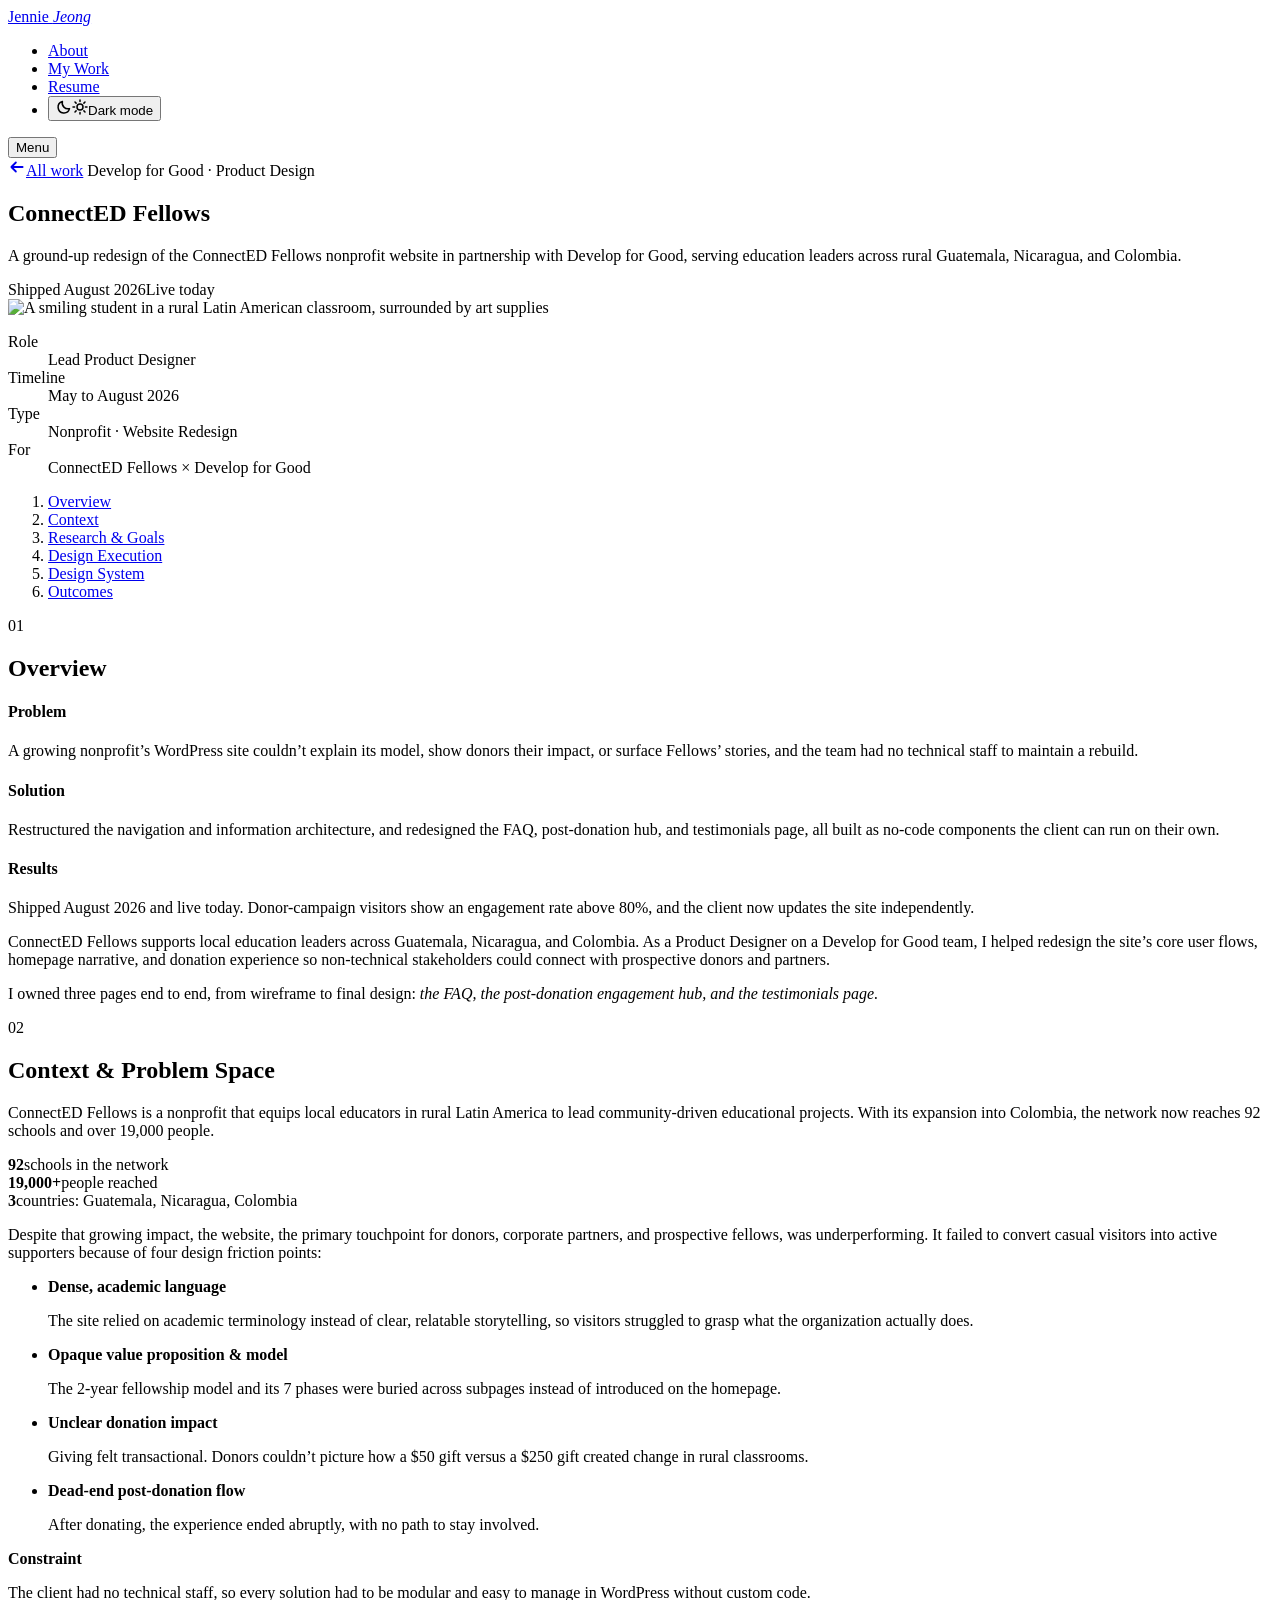
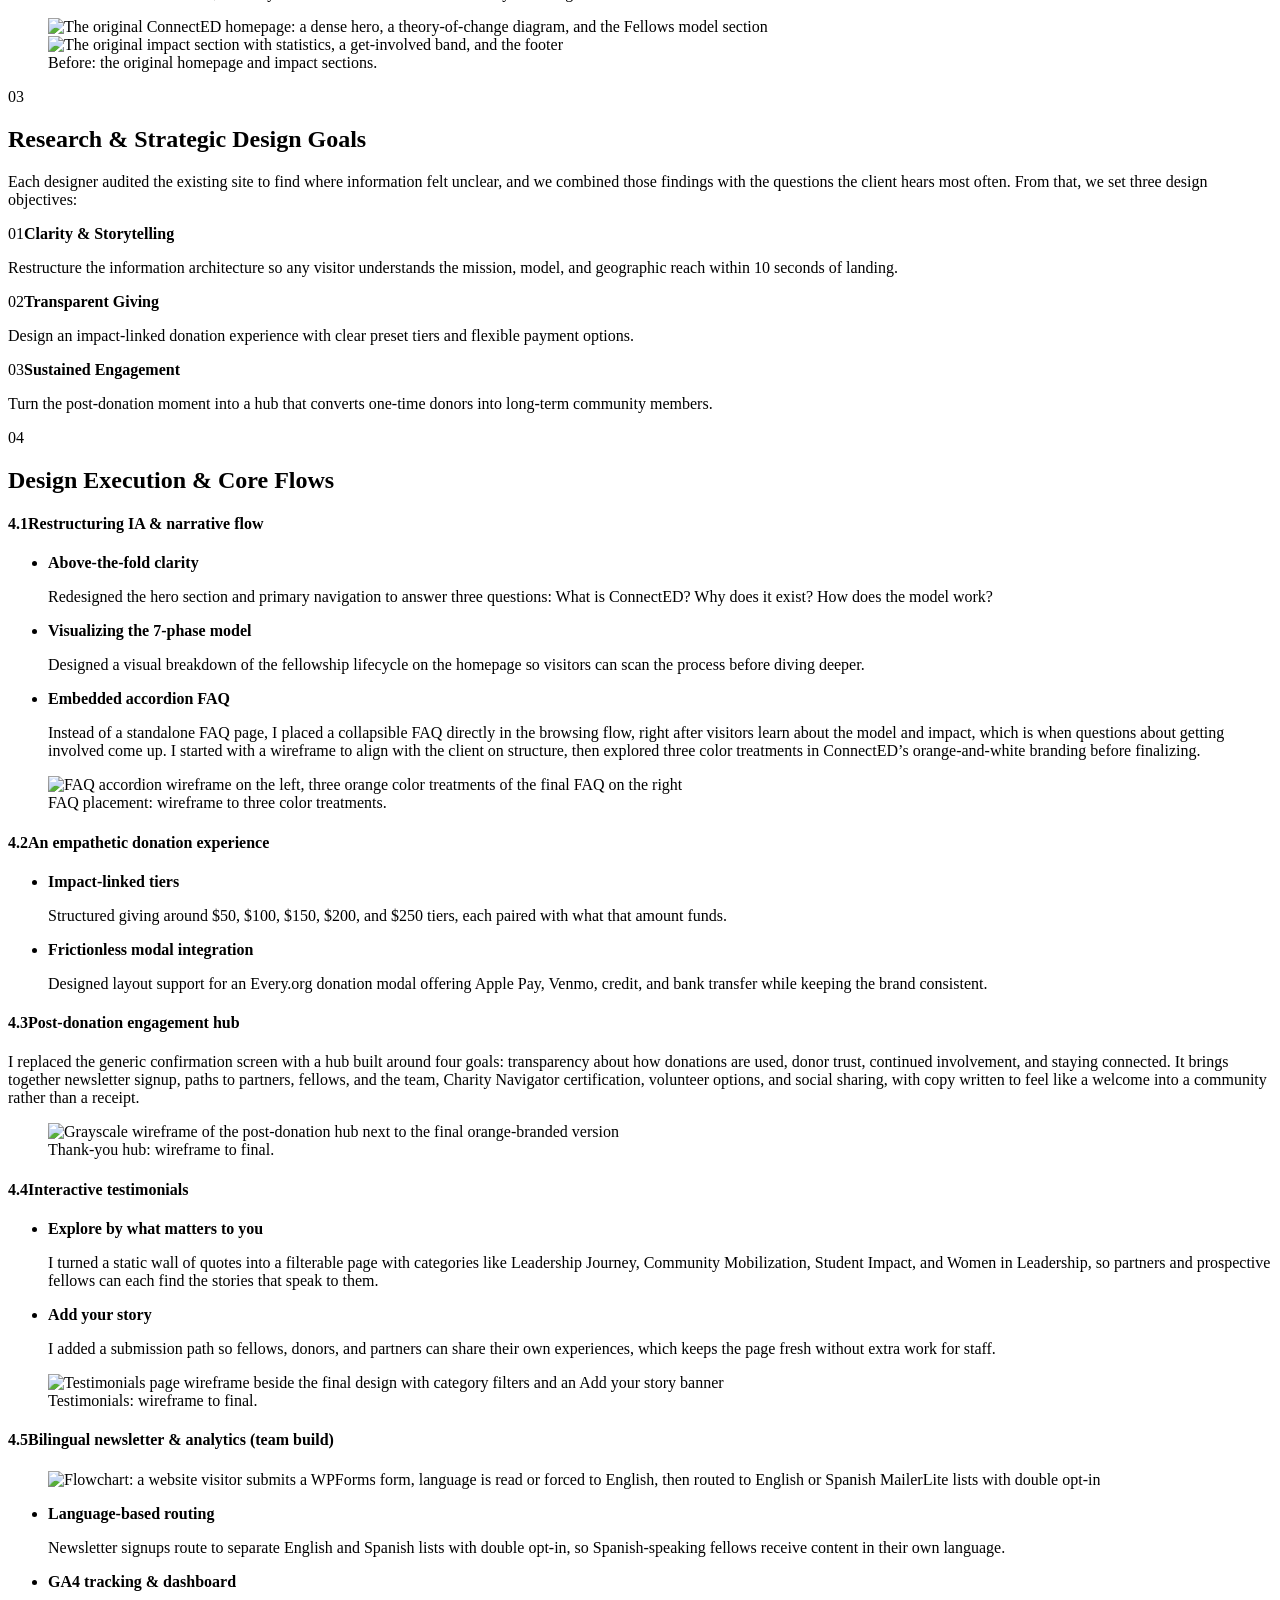
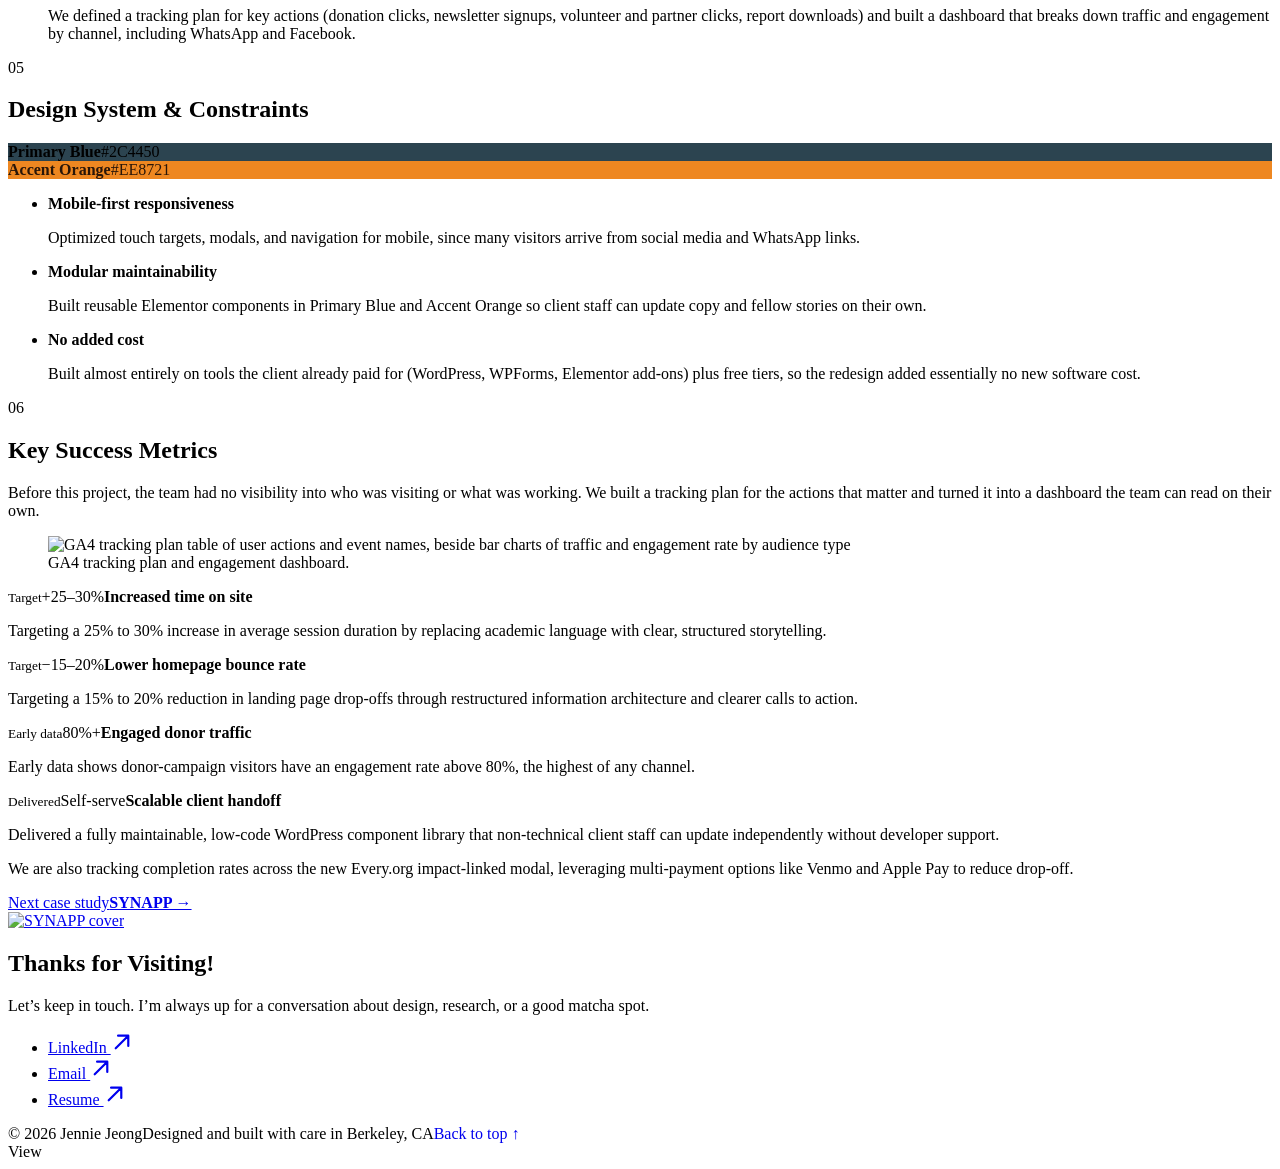
==== connected-fellows.html @ d611fc96 "Add files via upload" ====
<!doctype html>
<html lang="en">
<head>
<meta charset="utf-8">
<meta name="viewport" content="width=device-width, initial-scale=1">
<title>ConnectED Fellows · Jennie Jeong</title>
<meta name="description" content="Ground-up website redesign for ConnectED Fellows, an education nonprofit, with Develop for Good.">
<meta property="og:title" content="ConnectED Fellows · Jennie Jeong">
<meta property="og:description" content="Ground-up website redesign for ConnectED Fellows, an education nonprofit, with Develop for Good.">
<meta name="theme-color" content="#FAF4E3">
<script>try{document.documentElement.setAttribute('data-theme',localStorage.getItem('jj-theme')||'light')}catch(e){}</script>
<link rel="preconnect" href="https://fonts.googleapis.com">
<link rel="preconnect" href="https://fonts.gstatic.com" crossorigin>
<link rel="stylesheet" href="https://fonts.googleapis.com/css2?family=DM+Sans:opsz,wght@9..40,400;9..40,500;9..40,600;9..40,700&amp;family=Instrument+Serif:ital@0;1&amp;family=Young+Serif&amp;display=swap">
<link rel="stylesheet" href="/assets/css/site.css">
<link rel="stylesheet" href="/assets/css/case.css">
</head>
<body>
<div class="site" id="top" style="--accent: #6B1F1F">
<header class="nav">
  <a class="brand" href="/">Jennie <i>Jeong</i><span class="dot" aria-hidden="true"></span></a>
  <nav aria-label="Primary">
    <ul class="links">
      <li><a class="ul" href="/#about">About</a></li>
      <li><a class="ul" href="/#work">My Work</a></li>
      <li><a class="ul" href="https://drive.google.com/file/d/1qHFuA68mNnvi6uM6qCpQ5HlTcBdKQAll/view?usp=sharing" target="_blank" rel="noopener">Resume</a></li>
      <li><button class="pill magnet theme-btn" type="button" data-theme-toggle aria-pressed="false"><svg class="i-moon" width="16" height="16" viewBox="0 0 16 16" fill="none" aria-hidden="true"><path d="M13.5 9.6A5.8 5.8 0 016.4 2.5a5.8 5.8 0 107.1 7.1z" stroke="currentColor" stroke-width="1.5" stroke-linejoin="round"></path></svg><svg class="i-sun" width="16" height="16" viewBox="0 0 16 16" fill="none" aria-hidden="true"><circle cx="8" cy="8" r="3" stroke="currentColor" stroke-width="1.5"></circle><path d="M8 1v1.6M8 13.4V15M1 8h1.6M13.4 8H15M3 3l1.1 1.1M11.9 11.9L13 13M3 13l1.1-1.1M11.9 4.1L13 3" stroke="currentColor" stroke-width="1.5" stroke-linecap="round"></path></svg><span data-theme-label>Dark mode</span></button></li>
    </ul>
  </nav>
  <button class="menu-btn" type="button" aria-expanded="false" aria-controls="mobile-menu" data-menu-open>Menu</button>
  <span class="progress" aria-hidden="true"></span>
</header>

<div class="mobile-menu" id="mobile-menu" role="dialog" aria-modal="true" aria-label="Menu" hidden>
  <div class="top">
    <span class="brand">Jennie <i style="color: var(--butter)">Jeong</i></span>
    <button class="menu-btn" type="button" data-menu-close>Close</button>
  </div>
  <ul>
    <li><a href="/#about" data-menu-close>About</a></li>
    <li><a href="/#work" data-menu-close>My Work</a></li>
    <li><a href="https://drive.google.com/file/d/1qHFuA68mNnvi6uM6qCpQ5HlTcBdKQAll/view?usp=sharing" target="_blank" rel="noopener">Resume</a></li>
    <li><button type="button" data-theme-toggle aria-pressed="false">Dark mode</button></li>
  </ul>
</div>

<main>
<section class="wrap" aria-labelledby="cs-title">
<div class="cs-hero">
  <div class="txt">
    <a class="back intro" href="/"><svg width="18" height="18" viewBox="0 0 16 16" fill="none" aria-hidden="true"><path d="M13 8H3M7 4L3 8l4 4" stroke="currentColor" stroke-width="1.6" stroke-linecap="round" stroke-linejoin="round"></path></svg>All work</a>
    <span class="eyebrow intro">Develop for Good · Product Design</span>
    <h1 id="cs-title" class="cs-title intro">ConnectED Fellows</h1>
    <p class="cs-sub intro">A ground-up redesign of the ConnectED Fellows nonprofit website in partnership with Develop for Good, serving education leaders across rural Guatemala, Nicaragua, and Colombia.</p>
    <div class="chips intro"><span class="chip dark">Shipped August 2026</span><span class="chip butter">Live today</span></div>
  </div>
  <div class="cover intro"><img src="/assets/img/cf-cover.jpg" alt="A smiling student in a rural Latin American classroom, surrounded by art supplies"></div>
</div>
<dl class="meta intro">
  <div><dt>Role</dt><dd>Lead Product Designer</dd></div>
  <div><dt>Timeline</dt><dd>May to August 2026</dd></div>
  <div><dt>Type</dt><dd>Nonprofit · Website Redesign</dd></div>
  <div><dt>For</dt><dd>ConnectED Fellows × Develop for Good</dd></div>
</dl>
</section>

<div class="wrap cs-body">
  <nav class="steps" aria-label="Case study sections">
    <ol>
      <li><a href="#overview" class="on">Overview</a></li>
      <li><a href="#context">Context</a></li>
      <li><a href="#goals">Research &amp; Goals</a></li>
      <li><a href="#execution">Design Execution</a></li>
      <li><a href="#system">Design System</a></li>
      <li><a href="#metrics">Outcomes</a></li>
    </ol>
  </nav>
  <div class="content">

    <section class="sec" id="overview" aria-labelledby="h-overview">
      <div class="sec-h rv"><span>01</span><h2 id="h-overview">Overview</h2></div>
      <div class="psr rv">
        <article class="tint"><h4>Problem</h4><p>A growing nonprofit’s WordPress site couldn’t explain its model, show donors their impact, or surface Fellows’ stories, and the team had no technical staff to maintain a rebuild.</p></article>
        <article class="tint"><h4>Solution</h4><p>Restructured the navigation and information architecture, and redesigned the FAQ, post-donation hub, and testimonials page, all built as no-code components the client can run on their own.</p></article>
        <article><h4>Results</h4><p>Shipped August 2026 and live today. Donor-campaign visitors show an engagement rate above 80%, and the client now updates the site independently.</p></article>
      </div>
      <p class="rv">ConnectED Fellows supports local education leaders across Guatemala, Nicaragua, and Colombia. As a Product Designer on a Develop for Good team, I helped redesign the site’s core user flows, homepage narrative, and donation experience so non-technical stakeholders could connect with prospective donors and partners.</p>
      <p class="quote rv">I owned three pages end to end, from wireframe to final design: <em>the FAQ, the post-donation engagement hub, and the testimonials page.</em></p>
    </section>

    <section class="sec" id="context" aria-labelledby="h-context">
      <div class="sec-h rv"><span>02</span><h2 id="h-context">Context &amp; Problem Space</h2></div>
      <p class="rv">ConnectED Fellows is a nonprofit that equips local educators in rural Latin America to lead community-driven educational projects. With its expansion into Colombia, the network now reaches 92 schools and over 19,000 people.</p>
      <div class="stats rv">
        <div class="stat"><b>92</b><span>schools in the network</span></div>
        <div class="stat"><b>19,000+</b><span>people reached</span></div>
        <div class="stat"><b>3</b><span>countries: Guatemala, Nicaragua, Colombia</span></div>
      </div>
      <p class="rv">Despite that growing impact, the website, the primary touchpoint for donors, corporate partners, and prospective fellows, was underperforming. It failed to convert casual visitors into active supporters because of four design friction points:</p>
      <ul class="items rv">
        <li><strong>Dense, academic language</strong><p>The site relied on academic terminology instead of clear, relatable storytelling, so visitors struggled to grasp what the organization actually does.</p></li>
        <li><strong>Opaque value proposition &amp; model</strong><p>The 2-year fellowship model and its 7 phases were buried across subpages instead of introduced on the homepage.</p></li>
        <li><strong>Unclear donation impact</strong><p>Giving felt transactional. Donors couldn’t picture how a $50 gift versus a $250 gift created change in rural classrooms.</p></li>
        <li><strong>Dead-end post-donation flow</strong><p>After donating, the experience ended abruptly, with no path to stay involved.</p></li>
      </ul>
      <div class="callout rv"><b>Constraint</b><p>The client had no technical staff, so every solution had to be modular and easy to manage in WordPress without custom code.</p></div>
      <figure class="pic rv">
        <div class="pics">
          <img src="/assets/img/cf-before-home.jpg" alt="The original ConnectED homepage: a dense hero, a theory-of-change diagram, and the Fellows model section">
          <img src="/assets/img/cf-before-impact.jpg" alt="The original impact section with statistics, a get-involved band, and the footer">
        </div>
        <figcaption>Before: the original homepage and impact sections.</figcaption>
      </figure>
    </section>

    <section class="sec" id="goals" aria-labelledby="h-goals">
      <div class="sec-h rv"><span>03</span><h2 id="h-goals">Research &amp; Strategic Design Goals</h2></div>
      <p class="rv">Each designer audited the existing site to find where information felt unclear, and we combined those findings with the questions the client hears most often. From that, we set three design objectives:</p>
      <div class="goals rv">
        <div class="goal tint"><span class="n">01</span><strong>Clarity &amp; Storytelling</strong><p>Restructure the information architecture so any visitor understands the mission, model, and geographic reach within 10 seconds of landing.</p></div>
        <div class="goal tint"><span class="n">02</span><strong>Transparent Giving</strong><p>Design an impact-linked donation experience with clear preset tiers and flexible payment options.</p></div>
        <div class="goal tint"><span class="n">03</span><strong>Sustained Engagement</strong><p>Turn the post-donation moment into a hub that converts one-time donors into long-term community members.</p></div>
      </div>
    </section>

    <section class="sec" id="execution" aria-labelledby="h-execution">
      <div class="sec-h rv"><span>04</span><h2 id="h-execution">Design Execution &amp; Core Flows</h2></div>

      <div class="sub">
        <h4 class="rv"><span>4.1</span>Restructuring IA &amp; narrative flow</h4>
        <ul class="items rv">
          <li><strong>Above-the-fold clarity</strong><p>Redesigned the hero section and primary navigation to answer three questions: What is ConnectED? Why does it exist? How does the model work?</p></li>
          <li><strong>Visualizing the 7-phase model</strong><p>Designed a visual breakdown of the fellowship lifecycle on the homepage so visitors can scan the process before diving deeper.</p></li>
        </ul>
        <ul class="items one rv">
          <li><strong>Embedded accordion FAQ</strong><p>Instead of a standalone FAQ page, I placed a collapsible FAQ directly in the browsing flow, right after visitors learn about the model and impact, which is when questions about getting involved come up. I started with a wireframe to align with the client on structure, then explored three color treatments in ConnectED’s orange-and-white branding before finalizing.</p></li>
        </ul>
        <figure class="pic rv"><img src="/assets/img/cf-faq.jpg" alt="FAQ accordion wireframe on the left, three orange color treatments of the final FAQ on the right"><figcaption>FAQ placement: wireframe to three color treatments.</figcaption></figure>
      </div>

      <div class="sub">
        <h4 class="rv"><span>4.2</span>An empathetic donation experience</h4>
        <ul class="items rv">
          <li><strong>Impact-linked tiers</strong><p>Structured giving around $50, $100, $150, $200, and $250 tiers, each paired with what that amount funds.</p></li>
          <li><strong>Frictionless modal integration</strong><p>Designed layout support for an Every.org donation modal offering Apple Pay, Venmo, credit, and bank transfer while keeping the brand consistent.</p></li>
        </ul>
      </div>

      <div class="sub">
        <h4 class="rv"><span>4.3</span>Post-donation engagement hub</h4>
        <p class="rv">I replaced the generic confirmation screen with a hub built around four goals: transparency about how donations are used, donor trust, continued involvement, and staying connected. It brings together newsletter signup, paths to partners, fellows, and the team, Charity Navigator certification, volunteer options, and social sharing, with copy written to feel like a welcome into a community rather than a receipt.</p>
        <figure class="pic rv"><img src="/assets/img/cf-thankyou.jpg" alt="Grayscale wireframe of the post-donation hub next to the final orange-branded version"><figcaption>Thank-you hub: wireframe to final.</figcaption></figure>
      </div>

      <div class="sub">
        <h4 class="rv"><span>4.4</span>Interactive testimonials</h4>
        <ul class="items rv">
          <li><strong>Explore by what matters to you</strong><p>I turned a static wall of quotes into a filterable page with categories like Leadership Journey, Community Mobilization, Student Impact, and Women in Leadership, so partners and prospective fellows can each find the stories that speak to them.</p></li>
          <li><strong>Add your story</strong><p>I added a submission path so fellows, donors, and partners can share their own experiences, which keeps the page fresh without extra work for staff.</p></li>
        </ul>
        <figure class="pic rv"><img src="/assets/img/cf-testimonials.jpg" alt="Testimonials page wireframe beside the final design with category filters and an Add your story banner"><figcaption>Testimonials: wireframe to final.</figcaption></figure>
      </div>

      <div class="sub">
        <h4 class="rv"><span>4.5</span>Bilingual newsletter &amp; analytics (team build)</h4>
        <div class="split rv">
          <figure class="pic"><img src="/assets/img/cf-flow.jpg" alt="Flowchart: a website visitor submits a WPForms form, language is read or forced to English, then routed to English or Spanish MailerLite lists with double opt-in"></figure>
          <ul class="items one">
            <li><strong>Language-based routing</strong><p>Newsletter signups route to separate English and Spanish lists with double opt-in, so Spanish-speaking fellows receive content in their own language.</p></li>
            <li><strong>GA4 tracking &amp; dashboard</strong><p>We defined a tracking plan for key actions (donation clicks, newsletter signups, volunteer and partner clicks, report downloads) and built a dashboard that breaks down traffic and engagement by channel, including WhatsApp and Facebook.</p></li>
          </ul>
        </div>
      </div>
    </section>

    <section class="sec" id="system" aria-labelledby="h-system">
      <div class="sec-h rv"><span>05</span><h2 id="h-system">Design System &amp; Constraints</h2></div>
      <div class="swatches rv">
        <div class="sw" style="background: #2C4450"><b>Primary Blue</b><span>#2C4450</span></div>
        <div class="sw" style="background: #EE8721; color: #2a1608"><b>Accent Orange</b><span>#EE8721</span></div>
      </div>
      <ul class="items rv">
        <li><strong>Mobile-first responsiveness</strong><p>Optimized touch targets, modals, and navigation for mobile, since many visitors arrive from social media and WhatsApp links.</p></li>
        <li><strong>Modular maintainability</strong><p>Built reusable Elementor components in Primary Blue and Accent Orange so client staff can update copy and fellow stories on their own.</p></li>
        <li><strong>No added cost</strong><p>Built almost entirely on tools the client already paid for (WordPress, WPForms, Elementor add-ons) plus free tiers, so the redesign added essentially no new software cost.</p></li>
      </ul>
    </section>

    <section class="sec" id="metrics" aria-labelledby="h-metrics">
      <div class="sec-h rv"><span>06</span><h2 id="h-metrics">Key Success Metrics</h2></div>
      <p class="rv">Before this project, the team had no visibility into who was visiting or what was working. We built a tracking plan for the actions that matter and turned it into a dashboard the team can read on their own.</p>
      <figure class="pic rv"><img src="/assets/img/cf-ga4.jpg" alt="GA4 tracking plan table of user actions and event names, beside bar charts of traffic and engagement rate by audience type"><figcaption>GA4 tracking plan and engagement dashboard.</figcaption></figure>
      <div class="metrics rv">
        <div class="metric tint"><small>Target</small><span class="fig">+25–30%</span><strong>Increased time on site</strong><p>Targeting a 25% to 30% increase in average session duration by replacing academic language with clear, structured storytelling.</p></div>
        <div class="metric tint"><small>Target</small><span class="fig">−15–20%</span><strong>Lower homepage bounce rate</strong><p>Targeting a 15% to 20% reduction in landing page drop-offs through restructured information architecture and clearer calls to action.</p></div>
        <div class="metric tint"><small>Early data</small><span class="fig">80%+</span><strong>Engaged donor traffic</strong><p>Early data shows donor-campaign visitors have an engagement rate above 80%, the highest of any channel.</p></div>
        <div class="metric tint"><small>Delivered</small><span class="fig">Self-serve</span><strong>Scalable client handoff</strong><p>Delivered a fully maintainable, low-code WordPress component library that non-technical client staff can update independently without developer support.</p></div>
      </div>
      <p class="rv">We are also tracking completion rates across the new Every.org impact-linked modal, leveraging multi-payment options like Venmo and Apple Pay to reduce drop-off.</p>
    </section>
  </div>
</div>

<a class="next" href="/works/synapp" data-cursor="Next">
  <div class="wrap in">
    <div class="t"><span>Next case study</span><b>SYNAPP →</b></div>
    <div class="img"><img src="/assets/img/synapp-cover.jpg" alt="SYNAPP cover"></div>
  </div>
</a>
</main>

<footer class="foot" id="contact" aria-labelledby="contact-title">
  <div class="wrap inner">
    <h2 id="contact-title" class="rv">Thanks for <span class="serif">Visiting!</span></h2>
    <div class="row">
      <p class="lede rv">Let’s keep in touch. I’m always up for a conversation about design, research, or a good matcha spot.</p>
      <ul class="rv">
        <li><a href="https://www.linkedin.com/in/jennie-jeong/" target="_blank" rel="noopener">LinkedIn <svg width="22" height="22" viewBox="0 0 14 14" fill="none" aria-hidden="true"><path d="M3 11L11 3M11 3H4.5M11 3V9.5" stroke="currentColor" stroke-width="1.4" stroke-linecap="round" stroke-linejoin="round"></path></svg></a></li>
        <li><a href="mailto:jenniejeong@berkeley.edu">Email <svg width="22" height="22" viewBox="0 0 14 14" fill="none" aria-hidden="true"><path d="M3 11L11 3M11 3H4.5M11 3V9.5" stroke="currentColor" stroke-width="1.4" stroke-linecap="round" stroke-linejoin="round"></path></svg></a></li>
        <li><a href="https://drive.google.com/file/d/1qHFuA68mNnvi6uM6qCpQ5HlTcBdKQAll/view?usp=sharing" target="_blank" rel="noopener">Resume <svg width="22" height="22" viewBox="0 0 14 14" fill="none" aria-hidden="true"><path d="M3 11L11 3M11 3H4.5M11 3V9.5" stroke="currentColor" stroke-width="1.4" stroke-linecap="round" stroke-linejoin="round"></path></svg></a></li>
      </ul>
    </div>
    <div class="legal"><span>© 2026 Jennie Jeong</span><span>Designed and built with care in Berkeley, CA</span><a href="#top" style="text-decoration: none">Back to top ↑</a></div>
  </div>
</footer>

<div class="cursor" aria-hidden="true"><span>View</span></div>
</div>
<script src="/assets/vendor/gsap.min.js"></script>
<script src="/assets/vendor/ScrollTrigger.min.js"></script>
<script src="/assets/js/common.js"></script>
<script src="/assets/js/case.js"></script>
</body>
</html>
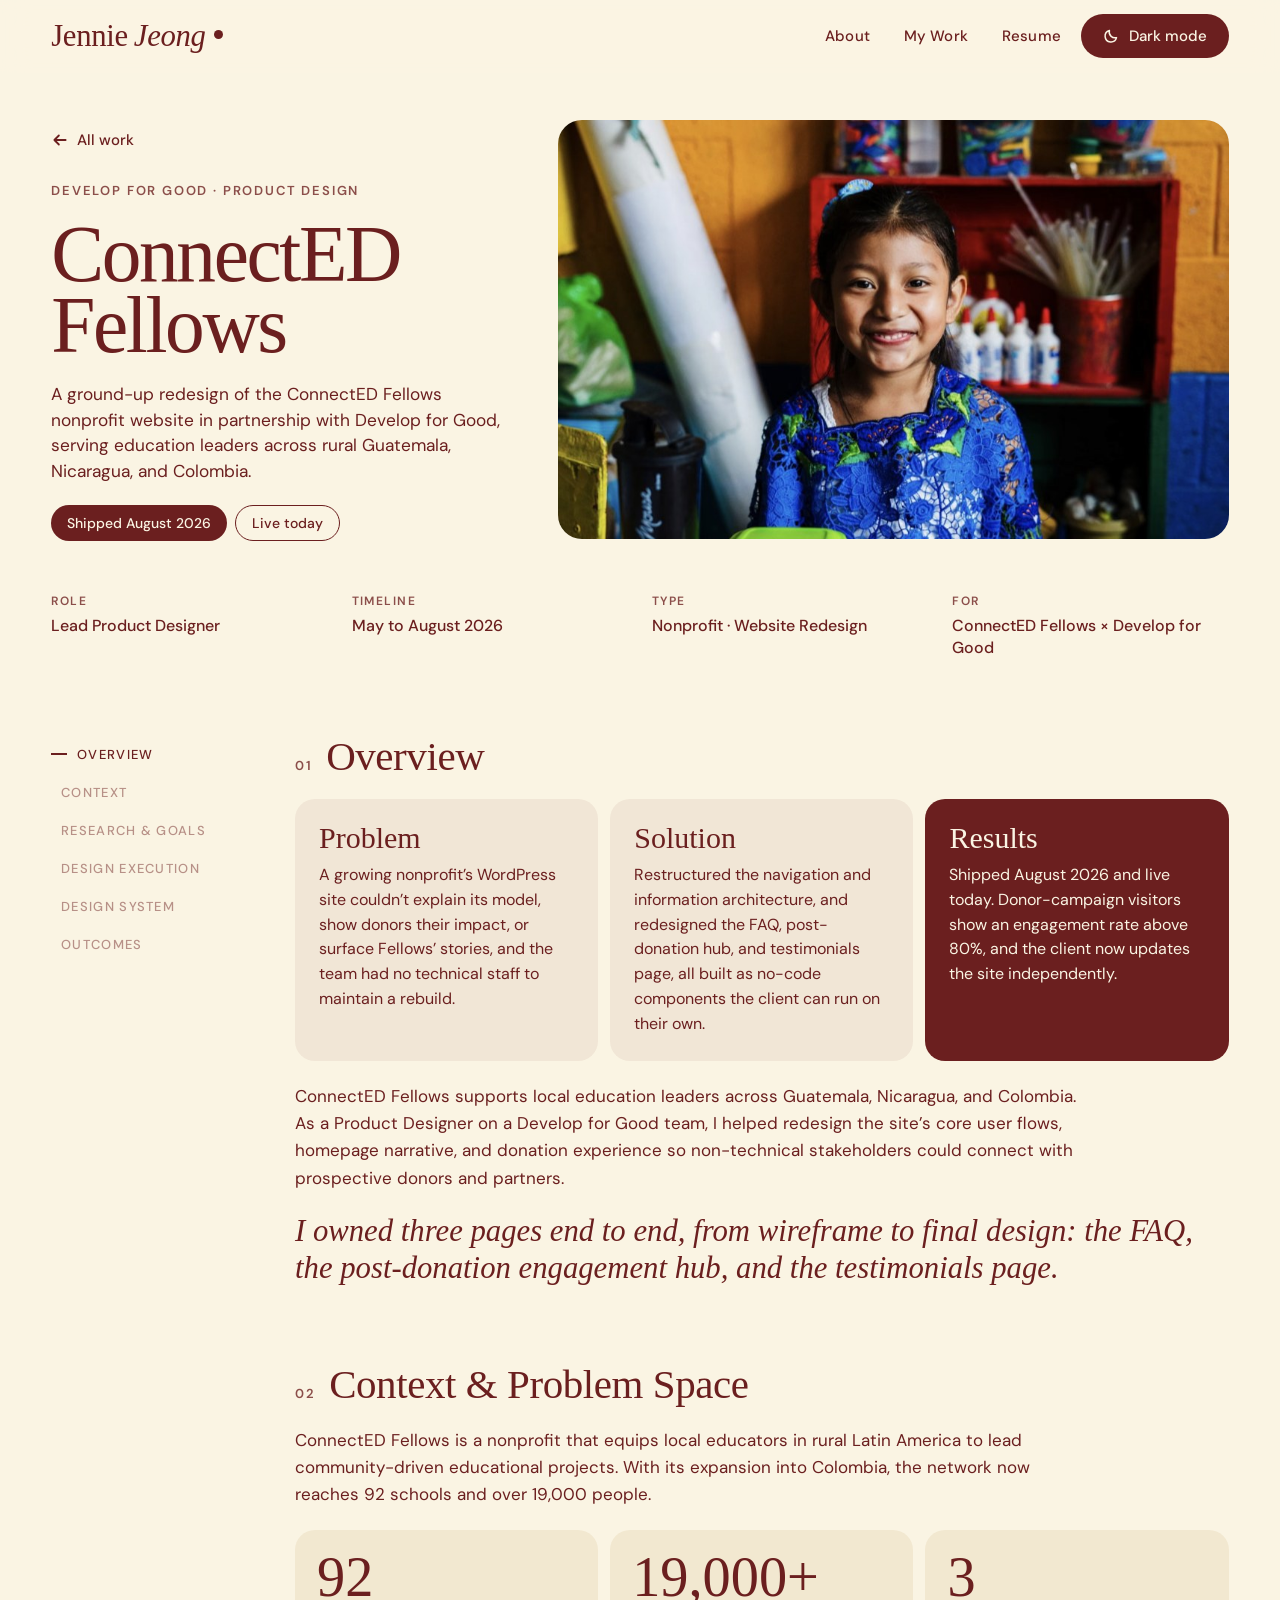
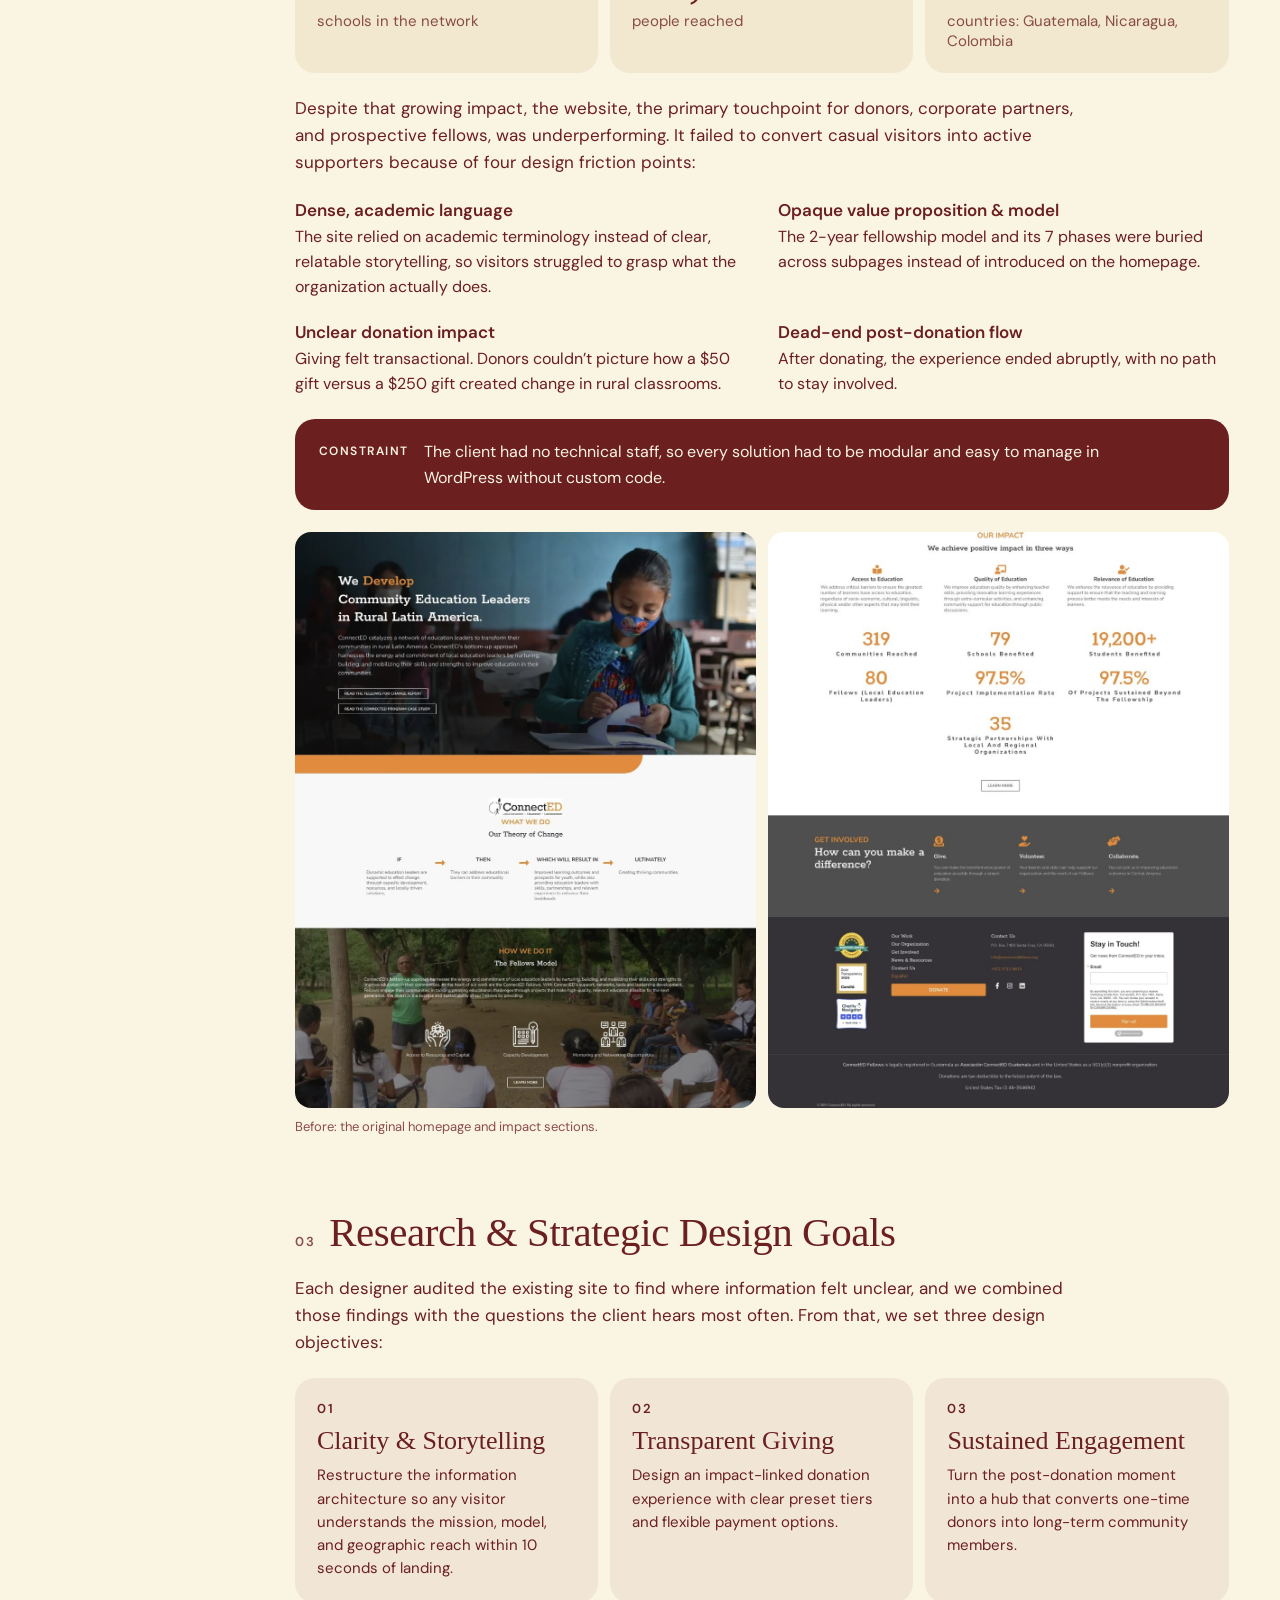
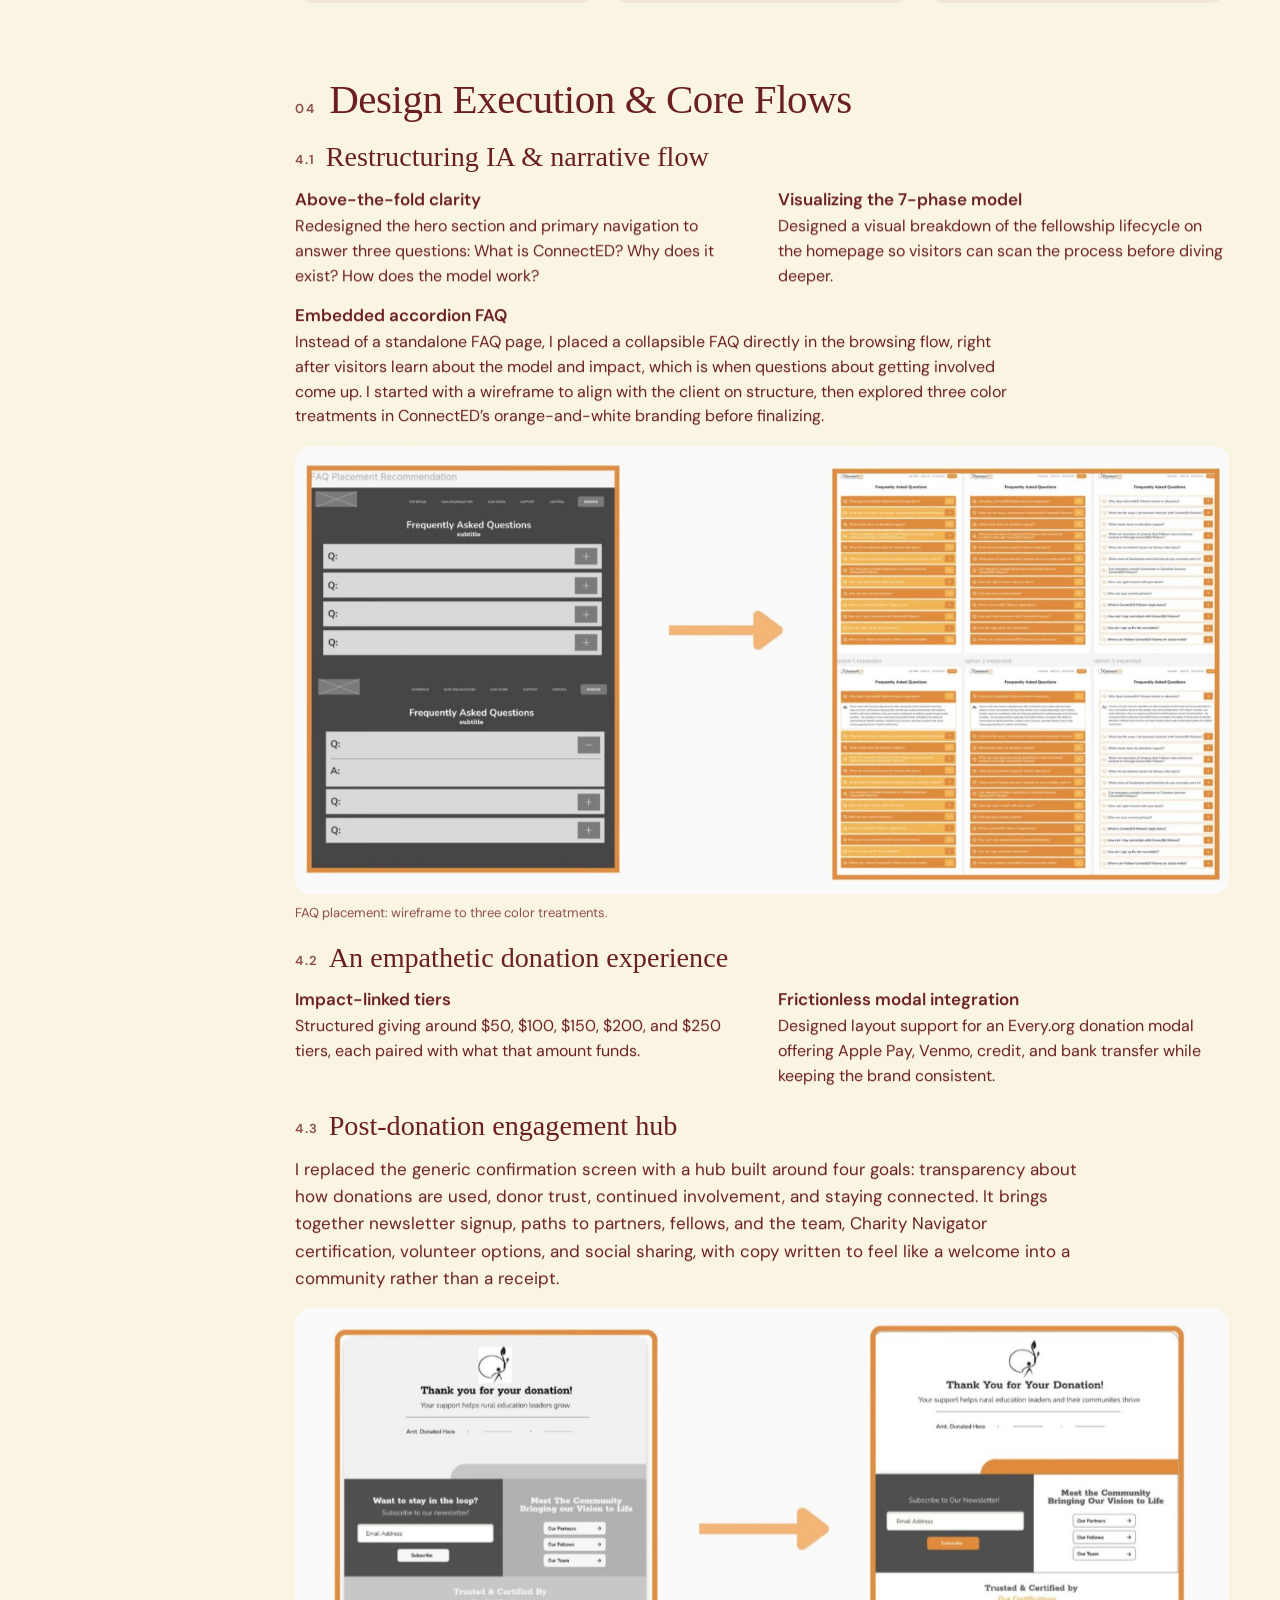
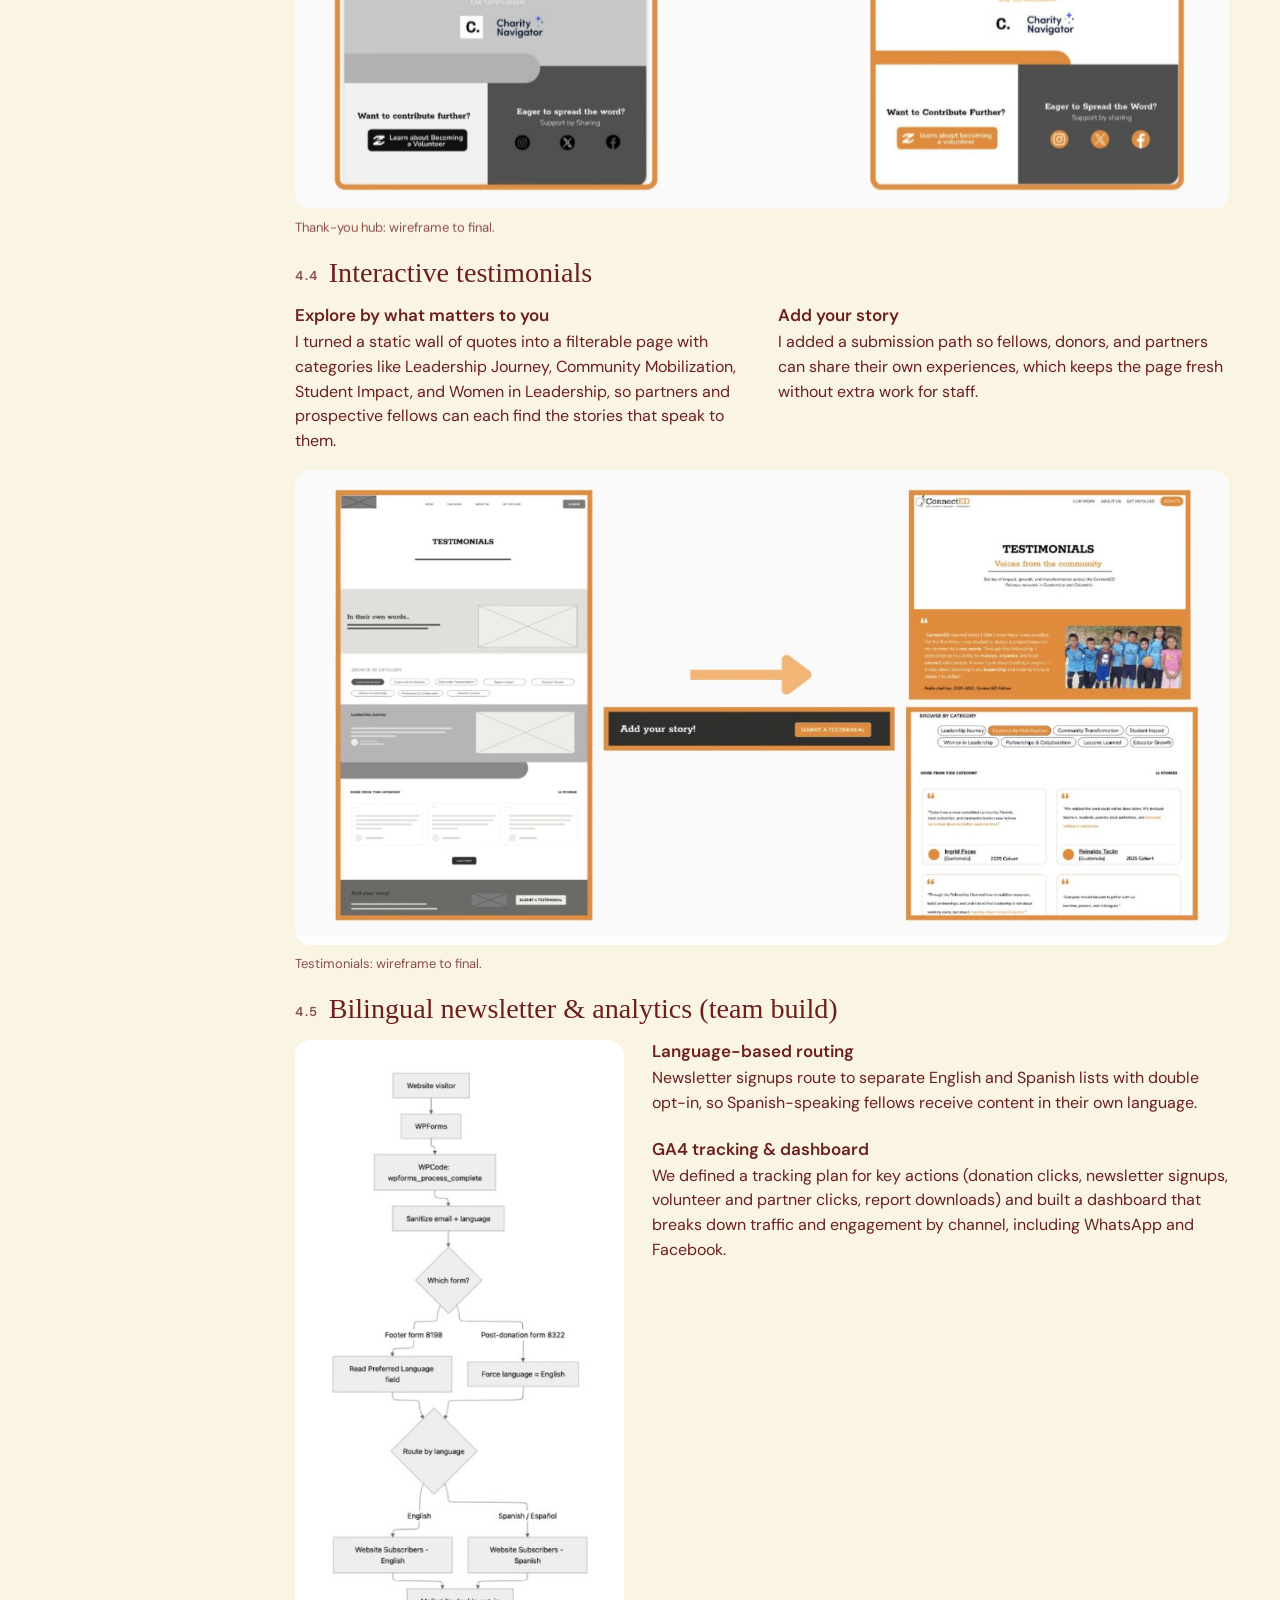
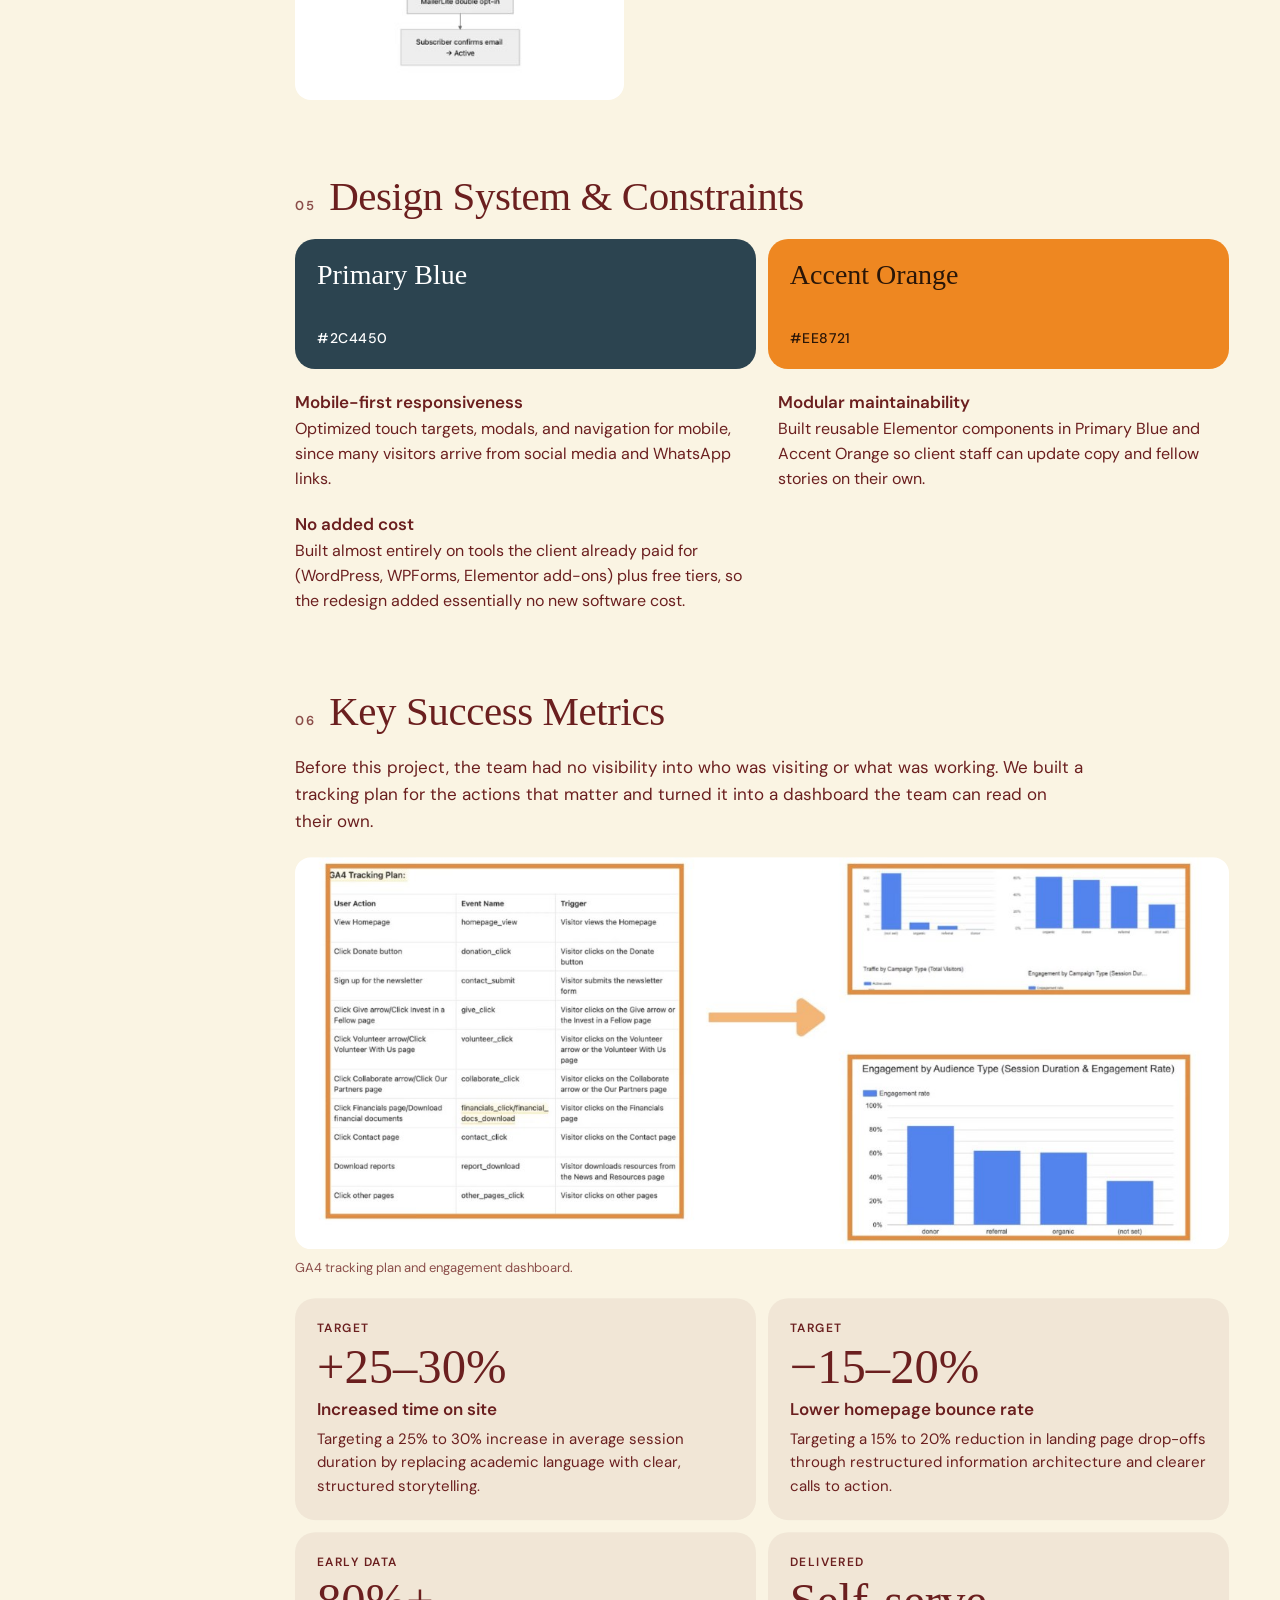
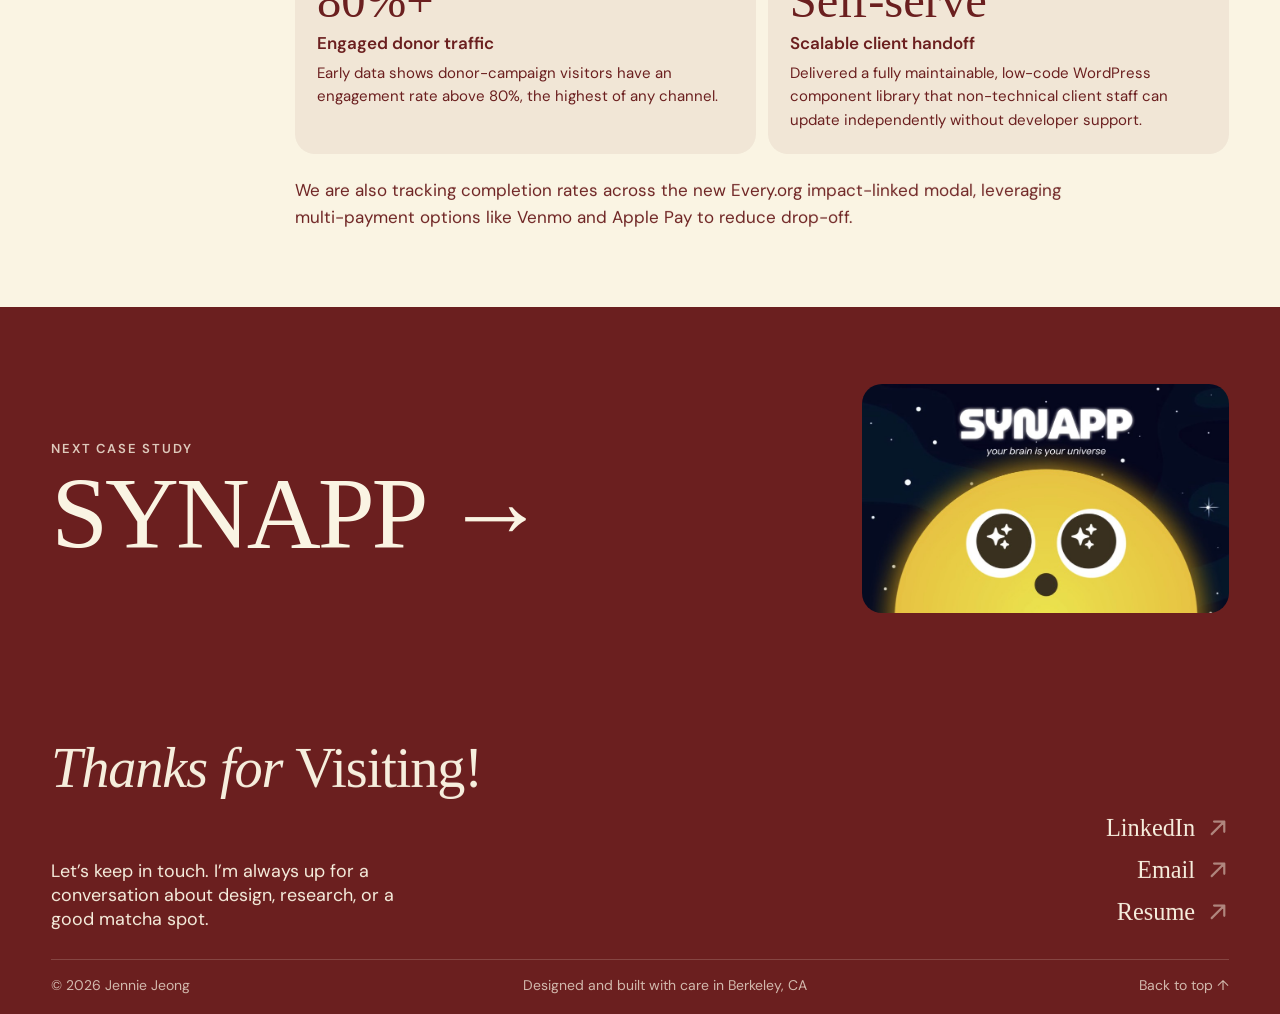
==== commit d73711df: "Add files via upload" ====
--- a/connected-fellows.html
+++ b/connected-fellows.html
@@ -12,8 +12,8 @@
 <link rel="preconnect" href="https://fonts.googleapis.com">
 <link rel="preconnect" href="https://fonts.gstatic.com" crossorigin>
 <link rel="stylesheet" href="https://fonts.googleapis.com/css2?family=DM+Sans:opsz,wght@9..40,400;9..40,500;9..40,600;9..40,700&amp;family=Instrument+Serif:ital@0;1&amp;family=Young+Serif&amp;display=swap">
-<link rel="stylesheet" href="/assets/css/site.css">
-<link rel="stylesheet" href="/assets/css/case.css">
+<link rel="stylesheet" href="/site.css">
+<link rel="stylesheet" href="/case.css">
 </head>
 <body>
 <div class="site" id="top" style="--accent: #6B1F1F">
@@ -54,7 +54,7 @@
     <p class="cs-sub intro">A ground-up redesign of the ConnectED Fellows nonprofit website in partnership with Develop for Good, serving education leaders across rural Guatemala, Nicaragua, and Colombia.</p>
     <div class="chips intro"><span class="chip dark">Shipped August 2026</span><span class="chip butter">Live today</span></div>
   </div>
-  <div class="cover intro"><img src="/assets/img/cf-cover.jpg" alt="A smiling student in a rural Latin American classroom, surrounded by art supplies"></div>
+  <div class="cover intro"><img src="/cf-cover.jpg" alt="A smiling student in a rural Latin American classroom, surrounded by art supplies"></div>
 </div>
 <dl class="meta intro">
   <div><dt>Role</dt><dd>Lead Product Designer</dd></div>
@@ -106,8 +106,8 @@
       <div class="callout rv"><b>Constraint</b><p>The client had no technical staff, so every solution had to be modular and easy to manage in WordPress without custom code.</p></div>
       <figure class="pic rv">
         <div class="pics">
-          <img src="/assets/img/cf-before-home.jpg" alt="The original ConnectED homepage: a dense hero, a theory-of-change diagram, and the Fellows model section">
-          <img src="/assets/img/cf-before-impact.jpg" alt="The original impact section with statistics, a get-involved band, and the footer">
+          <img src="/cf-before-home.jpg" alt="The original ConnectED homepage: a dense hero, a theory-of-change diagram, and the Fellows model section">
+          <img src="/cf-before-impact.jpg" alt="The original impact section with statistics, a get-involved band, and the footer">
         </div>
         <figcaption>Before: the original homepage and impact sections.</figcaption>
       </figure>
@@ -135,7 +135,7 @@
         <ul class="items one rv">
           <li><strong>Embedded accordion FAQ</strong><p>Instead of a standalone FAQ page, I placed a collapsible FAQ directly in the browsing flow, right after visitors learn about the model and impact, which is when questions about getting involved come up. I started with a wireframe to align with the client on structure, then explored three color treatments in ConnectED’s orange-and-white branding before finalizing.</p></li>
         </ul>
-        <figure class="pic rv"><img src="/assets/img/cf-faq.jpg" alt="FAQ accordion wireframe on the left, three orange color treatments of the final FAQ on the right"><figcaption>FAQ placement: wireframe to three color treatments.</figcaption></figure>
+        <figure class="pic rv"><img src="/cf-faq.jpg" alt="FAQ accordion wireframe on the left, three orange color treatments of the final FAQ on the right"><figcaption>FAQ placement: wireframe to three color treatments.</figcaption></figure>
       </div>
 
       <div class="sub">
@@ -149,7 +149,7 @@
       <div class="sub">
         <h4 class="rv"><span>4.3</span>Post-donation engagement hub</h4>
         <p class="rv">I replaced the generic confirmation screen with a hub built around four goals: transparency about how donations are used, donor trust, continued involvement, and staying connected. It brings together newsletter signup, paths to partners, fellows, and the team, Charity Navigator certification, volunteer options, and social sharing, with copy written to feel like a welcome into a community rather than a receipt.</p>
-        <figure class="pic rv"><img src="/assets/img/cf-thankyou.jpg" alt="Grayscale wireframe of the post-donation hub next to the final orange-branded version"><figcaption>Thank-you hub: wireframe to final.</figcaption></figure>
+        <figure class="pic rv"><img src="/cf-thankyou.jpg" alt="Grayscale wireframe of the post-donation hub next to the final orange-branded version"><figcaption>Thank-you hub: wireframe to final.</figcaption></figure>
       </div>
 
       <div class="sub">
@@ -158,13 +158,13 @@
           <li><strong>Explore by what matters to you</strong><p>I turned a static wall of quotes into a filterable page with categories like Leadership Journey, Community Mobilization, Student Impact, and Women in Leadership, so partners and prospective fellows can each find the stories that speak to them.</p></li>
           <li><strong>Add your story</strong><p>I added a submission path so fellows, donors, and partners can share their own experiences, which keeps the page fresh without extra work for staff.</p></li>
         </ul>
-        <figure class="pic rv"><img src="/assets/img/cf-testimonials.jpg" alt="Testimonials page wireframe beside the final design with category filters and an Add your story banner"><figcaption>Testimonials: wireframe to final.</figcaption></figure>
+        <figure class="pic rv"><img src="/cf-testimonials.jpg" alt="Testimonials page wireframe beside the final design with category filters and an Add your story banner"><figcaption>Testimonials: wireframe to final.</figcaption></figure>
       </div>
 
       <div class="sub">
         <h4 class="rv"><span>4.5</span>Bilingual newsletter &amp; analytics (team build)</h4>
         <div class="split rv">
-          <figure class="pic"><img src="/assets/img/cf-flow.jpg" alt="Flowchart: a website visitor submits a WPForms form, language is read or forced to English, then routed to English or Spanish MailerLite lists with double opt-in"></figure>
+          <figure class="pic"><img src="/cf-flow.jpg" alt="Flowchart: a website visitor submits a WPForms form, language is read or forced to English, then routed to English or Spanish MailerLite lists with double opt-in"></figure>
           <ul class="items one">
             <li><strong>Language-based routing</strong><p>Newsletter signups route to separate English and Spanish lists with double opt-in, so Spanish-speaking fellows receive content in their own language.</p></li>
             <li><strong>GA4 tracking &amp; dashboard</strong><p>We defined a tracking plan for key actions (donation clicks, newsletter signups, volunteer and partner clicks, report downloads) and built a dashboard that breaks down traffic and engagement by channel, including WhatsApp and Facebook.</p></li>
@@ -189,7 +189,7 @@
     <section class="sec" id="metrics" aria-labelledby="h-metrics">
       <div class="sec-h rv"><span>06</span><h2 id="h-metrics">Key Success Metrics</h2></div>
       <p class="rv">Before this project, the team had no visibility into who was visiting or what was working. We built a tracking plan for the actions that matter and turned it into a dashboard the team can read on their own.</p>
-      <figure class="pic rv"><img src="/assets/img/cf-ga4.jpg" alt="GA4 tracking plan table of user actions and event names, beside bar charts of traffic and engagement rate by audience type"><figcaption>GA4 tracking plan and engagement dashboard.</figcaption></figure>
+      <figure class="pic rv"><img src="/cf-ga4.jpg" alt="GA4 tracking plan table of user actions and event names, beside bar charts of traffic and engagement rate by audience type"><figcaption>GA4 tracking plan and engagement dashboard.</figcaption></figure>
       <div class="metrics rv">
         <div class="metric tint"><small>Target</small><span class="fig">+25–30%</span><strong>Increased time on site</strong><p>Targeting a 25% to 30% increase in average session duration by replacing academic language with clear, structured storytelling.</p></div>
         <div class="metric tint"><small>Target</small><span class="fig">−15–20%</span><strong>Lower homepage bounce rate</strong><p>Targeting a 15% to 20% reduction in landing page drop-offs through restructured information architecture and clearer calls to action.</p></div>
@@ -204,7 +204,7 @@
 <a class="next" href="/works/synapp" data-cursor="Next">
   <div class="wrap in">
     <div class="t"><span>Next case study</span><b>SYNAPP →</b></div>
-    <div class="img"><img src="/assets/img/synapp-cover.jpg" alt="SYNAPP cover"></div>
+    <div class="img"><img src="/synapp-cover.jpg" alt="SYNAPP cover"></div>
   </div>
 </a>
 </main>
@@ -226,9 +226,9 @@
 
 <div class="cursor" aria-hidden="true"><span>View</span></div>
 </div>
-<script src="/assets/vendor/gsap.min.js"></script>
-<script src="/assets/vendor/ScrollTrigger.min.js"></script>
-<script src="/assets/js/common.js"></script>
-<script src="/assets/js/case.js"></script>
+<script src="/gsap.min.js"></script>
+<script src="/ScrollTrigger.min.js"></script>
+<script src="/common.js"></script>
+<script src="/case.js"></script>
 </body>
 </html>
--- a/site.css
+++ b/site.css
@@ -0,0 +1,151 @@
+/* Jennie Jeong portfolio: shared styles */
+:root{
+  /* palette: cream + burgundy only */
+  --cream:#FAF4E3;
+  --paper:#FAF4E3;
+  --brown:#6B1F1F;
+  --maroon:#6B1F1F;
+  --rose:#6B1F1F;
+  --butter:#FAF4E3;
+  --taupe:rgba(107,31,31,.78);
+  --line:rgba(107,31,31,.2);
+  --stat:#F2E8D0;
+  --serif:"Instrument Serif", "Times New Roman", serif;
+  --italic:"Instrument Serif", "Times New Roman", serif;
+  --accent-font:"Young Serif", Georgia, serif;
+  --sans:"DM Sans", system-ui, -apple-system, sans-serif;
+  --pad:clamp(20px, 4vw, 64px);
+  --max:1520px;
+  --ease:cubic-bezier(.2,.7,.1,1);
+}
+html{scroll-behavior:smooth}
+body{margin:0;background:var(--cream);color:var(--brown);font-family:var(--sans);-webkit-font-smoothing:antialiased;text-rendering:optimizeLegibility}
+*,*::before,*::after{box-sizing:border-box}
+img{display:block;max-width:100%}
+a{color:inherit}
+::selection{background:var(--maroon);color:var(--cream)}
+:focus-visible{outline:2px solid var(--accent, var(--maroon));outline-offset:3px;border-radius:6px}
+
+.site{position:relative;background:var(--cream);overflow-x:clip}
+.wrap{width:100%;max-width:var(--max);margin:0 auto;padding-inline:var(--pad)}
+
+/* ---------- sticky nav ---------- */
+.nav{position:sticky;top:0;z-index:60;display:flex;align-items:center;justify-content:space-between;gap:16px;
+  padding:14px var(--pad);background:rgba(250,244,227,.82);-webkit-backdrop-filter:blur(14px) saturate(1.2);backdrop-filter:blur(14px) saturate(1.2);
+  border-bottom:1px solid transparent;transition:padding .45s var(--ease), border-color .45s var(--ease)}
+.nav.is-scrolled{padding-block:10px;border-bottom-color:var(--line)}
+.brand{display:inline-flex;align-items:baseline;gap:6px;text-decoration:none;font-family:var(--serif);font-size:clamp(26px,2.4vw,34px);line-height:1;letter-spacing:-.01em;min-height:44px;align-items:center}
+.brand i{font-family:var(--italic);font-style:italic;font-weight:400;color:var(--accent, var(--maroon))}
+.brand .dot{width:9px;height:9px;border-radius:50%;background:var(--accent, var(--maroon));display:inline-block;margin-left:2px;transform:translateY(-2px)}
+.links{display:flex;align-items:center;gap:6px;list-style:none;margin:0;padding:0}
+.links a{position:relative;display:inline-flex;align-items:center;min-height:44px;padding:0 14px;text-decoration:none;font-size:15px;font-weight:500;letter-spacing:.01em}
+.links a.ul::after{content:"";position:absolute;left:14px;right:14px;bottom:10px;height:1.5px;background:currentColor;transform:scaleX(0);transform-origin:right;transition:transform .5s var(--ease)}
+.links a.ul:hover::after{transform:scaleX(1);transform-origin:left}
+.pill{display:inline-flex;align-items:center;gap:10px;min-height:44px;padding:0 22px;border-radius:999px;background:var(--accent, var(--maroon));color:var(--cream) !important;text-decoration:none;font-weight:500;font-size:15px;will-change:transform}
+.pill svg{transition:transform .5s var(--ease)}
+.pill:hover svg{transform:rotate(45deg)}
+.menu-btn{display:none;min-height:44px;min-width:44px;padding:0 18px;border-radius:999px;border:1.5px solid var(--brown);background:transparent;color:var(--brown);font:500 15px var(--sans);cursor:pointer}
+.mobile-menu{position:fixed;inset:0;z-index:70;background:var(--brown);color:var(--cream);display:flex;flex-direction:column;padding:20px var(--pad) 40px}
+.mobile-menu .top{display:flex;justify-content:space-between;align-items:center}
+.mobile-menu ul{list-style:none;margin:auto 0 0;padding:0;display:flex;flex-direction:column;gap:4px}
+.mobile-menu ul a{display:block;font-family:var(--serif);font-size:clamp(48px,14vw,80px);line-height:1.05;text-decoration:none}
+.mobile-menu .menu-btn{display:inline-flex;align-items:center;border-color:var(--cream);color:var(--cream)}
+@media (max-width:760px){
+  .links{display:none}
+  .menu-btn{display:inline-flex;align-items:center}
+}
+
+/* ---------- type helpers ---------- */
+.eyebrow{font-family:var(--sans);font-size:13px;font-weight:600;letter-spacing:.14em;text-transform:uppercase;color:var(--taupe)}
+.serif{font-family:var(--serif);font-weight:400}
+.ital{font-family:var(--accent-font);font-style:normal;font-weight:400}
+.ln{display:block;overflow:hidden;padding-bottom:.06em;margin-bottom:-.06em}
+.ln-i{display:inline-block;will-change:transform}
+
+/* ---------- chips ---------- */
+.chip{display:inline-flex;align-items:center;min-height:36px;padding:0 16px;border-radius:999px;font-size:14px;font-weight:500;line-height:1}
+.chip.dark{background:var(--brown);color:var(--cream)}
+.chip.maroon{background:var(--accent, var(--maroon));color:var(--cream)}
+.chip.butter{background:var(--butter);color:var(--brown)}
+.chip.line{border:1.5px solid var(--brown);color:var(--brown)}
+
+/* ---------- marquee ---------- */
+.marquee{background:var(--brown);color:var(--cream);overflow:hidden;white-space:nowrap;padding:22px 0;border-block:1px solid var(--brown)}
+.marquee .track{display:inline-flex;gap:48px;animation:mq 38s linear infinite;padding-left:48px}
+.marquee span{font-family:var(--serif);font-size:clamp(36px,5vw,72px);line-height:1}
+.marquee span.ital{color:var(--butter)}
+.marquee svg{width:clamp(22px,2.4vw,34px);height:auto;align-self:center;color:var(--butter)}
+@keyframes mq{to{transform:translateX(-50%)}}
+
+/* ---------- media frames ---------- */
+.frame{position:relative;overflow:hidden;border-radius:28px;background:var(--paper)}
+.frame img{width:100%;height:100%;object-fit:cover}
+.px{overflow:hidden}
+.px img{height:118%;width:100%;object-fit:cover;will-change:transform}
+
+/* ---------- footer ---------- */
+.foot{background:var(--brown);color:var(--cream);position:relative;overflow:hidden}
+.foot .inner{padding-block:clamp(32px,4vw,52px) 20px;display:flex;flex-direction:column;gap:12px}
+.foot h2{margin:0;font-family:var(--italic);font-style:italic;font-weight:400;font-size:clamp(36px,4.4vw,68px);line-height:.95;letter-spacing:-.02em}
+.foot h2 .serif{font-family:var(--serif);font-style:normal;font-weight:400;color:var(--butter)}
+.foot .row{display:flex;flex-wrap:wrap;justify-content:space-between;align-items:flex-end;gap:16px 32px}
+.foot .lede{font-size:clamp(17px,1.4vw,20px);max-width:30ch;line-height:1.35;margin:0}
+.foot ul{list-style:none;margin:0;padding:0;display:flex;flex-direction:column;align-items:flex-end;gap:2px}
+.foot ul a{display:inline-flex;align-items:center;gap:12px;min-height:40px;text-decoration:none;font-family:var(--serif);font-size:clamp(22px,1.9vw,28px);line-height:1}
+.foot ul a svg{opacity:.5;transition:transform .5s var(--ease),opacity .3s}
+.foot ul a:hover svg{transform:translate(4px,-4px);opacity:1}
+.foot .legal{display:flex;flex-wrap:wrap;justify-content:space-between;gap:12px;border-top:1px solid rgba(250,244,227,.18);padding-top:16px;margin-top:16px;font-size:14px;color:rgba(250,244,227,.72)}
+@media (max-width:760px){ .foot ul{align-items:flex-start} }
+
+/* ---------- cursor ---------- */
+.cursor{position:fixed;left:0;top:0;z-index:90;pointer-events:none;width:12px;height:12px;margin:-6px 0 0 -6px;border-radius:50%;background:var(--accent, var(--maroon));color:var(--cream);
+  display:flex;align-items:center;justify-content:center;font:600 12px var(--sans);letter-spacing:.08em;text-transform:uppercase;opacity:0;transition:width .45s var(--ease),height .45s var(--ease),margin .45s var(--ease),background .3s}
+.cursor span{opacity:0;transition:opacity .25s}
+.cursor.is-big{width:96px;height:96px;margin:-48px 0 0 -48px}
+.cursor.is-big span{opacity:1}
+.cursor.is-drag{background:var(--brown)}
+@media (hover:none),(pointer:coarse){.cursor{display:none}}
+
+/* ---------- reveal ---------- */
+.rv{will-change:transform,opacity}
+
+@media (prefers-reduced-motion:reduce){
+  html{scroll-behavior:auto}
+  .marquee .track{animation-duration:160s}
+}
+
+/* ---------- palette overrides (cream + burgundy only) ---------- */
+.chip.butter,.chip.line{background:transparent;border:1.5px solid var(--maroon);color:var(--maroon)}
+.site .tag.butter{background:var(--cream);color:var(--maroon);box-shadow:inset 0 0 0 2px var(--maroon)}
+.site .psr article{border:1.5px solid var(--line)}
+.site .psr article:nth-child(3){background:var(--maroon);color:var(--cream);border-color:var(--maroon)}
+.site .psr article:nth-child(3) .ic{background:var(--cream);color:var(--maroon)}
+.site .board,.site .board.paper{background:var(--cream);border:1.5px solid var(--line)}
+.site .stat{background:var(--stat)}
+.site .callout .chip{border-color:var(--cream);color:var(--cream)}
+.site .goal:hover{background:rgba(107,31,31,.06)}
+.site .next{background:var(--maroon);color:var(--cream)}
+.site .next .eyebrow{color:rgba(250,244,227,.8)}
+.site .next:hover .ital{color:var(--cream)}
+.site .about{background:var(--cream);border-top:1.5px solid var(--line)}
+.site .ph,.site .ph-img{border-color:var(--line);background:transparent}
+.foot h2 .serif{color:var(--cream)}
+.foot ul a,.foot .lede{color:var(--cream)}
+
+/* ---------- dark theme (same two colors, flipped) ---------- */
+:root[data-theme="dark"]{--cream:#241011;--paper:#241011;--brown:#FAF4E3;--maroon:#FAF4E3;--rose:#FAF4E3;--butter:#241011;--taupe:rgba(250,244,227,.74);--line:rgba(250,244,227,.2);--stat:#3A1A1B;color-scheme:dark}
+:root[data-theme="dark"] .site{--accent:#FAF4E3 !important}
+:root[data-theme="dark"] body{background:#241011}
+:root[data-theme="dark"] .nav{background:rgba(36,16,17,.82)}
+:root[data-theme="dark"] .foot{background:#160909;color:#FAF4E3}
+:root[data-theme="dark"] .foot ul a,:root[data-theme="dark"] .foot .lede,:root[data-theme="dark"] .foot h2 .serif{color:#FAF4E3}
+:root[data-theme="dark"] .site .next .eyebrow{color:rgba(36,16,17,.75)}
+.theme-anim,.theme-anim *{transition:background-color .45s ease,color .45s ease,border-color .45s ease,box-shadow .45s ease !important}
+.theme-btn{border:0;cursor:pointer;font:500 15px var(--sans)}
+.theme-btn .i-sun{display:none}
+:root[data-theme="dark"] .theme-btn .i-sun{display:inline}
+:root[data-theme="dark"] .theme-btn .i-moon{display:none}
+.mobile-menu ul button{display:block;background:none;border:0;padding:0;cursor:pointer;color:inherit;font-family:var(--serif);font-size:clamp(48px,14vw,80px);line-height:1.05;text-align:left}
+
+/* static export */
+.mobile-menu[hidden]{display:none}
--- a/case.css
+++ b/case.css
@@ -0,0 +1,128 @@
+/* Case study pages */
+
+.progress{position:absolute;left:0;right:0;bottom:-1px;height:2px;background:var(--accent);transform:scaleX(0);transform-origin:left}
+.tint,.site .content .ph,.site .content .ph-img{background:color-mix(in srgb, var(--brown) 6%, transparent)}
+.site .content .psr article{border:0}
+.site .content .psr article:nth-child(3){background:var(--accent);color:var(--cream)}
+
+/* hero: title + cover side by side */
+.cs-hero{display:grid;grid-template-columns:repeat(12,minmax(0,1fr));column-gap:clamp(20px,3vw,48px);row-gap:28px;align-items:center;padding-top:clamp(24px,3.5vw,48px)}
+.cs-hero .txt{grid-column:1 / span 5;display:flex;flex-direction:column;gap:20px}
+.cs-hero .cover{grid-column:6 / span 7;aspect-ratio:16/10;border-radius:24px;overflow:hidden}
+.cs-hero .cover{position:relative}
+.cs-hero .cover img{width:100%;height:100%;object-fit:cover}
+.lid{position:absolute;width:18.8%;aspect-ratio:1;border-radius:50%;overflow:hidden;transform:translate(-50%,-50%);pointer-events:none}
+.lid.l{left:38%;top:69.5%}.lid.r{left:62.2%;top:69.5%}
+.lid i{position:absolute;inset:-3%;background:linear-gradient(#E8C744,#E9D046);border-bottom:6px solid #3B2A12;border-radius:0 0 50% 50% / 0 0 34% 34%;transform:scaleY(0);transform-origin:50% 0;animation:blink 2.6s infinite}
+.lid.r i{animation-delay:.04s}
+@keyframes blink{0%,62%,100%{transform:scaleY(0)}70%,78%{transform:scaleY(1.03)}84%{transform:scaleY(0)}88%,91%{transform:scaleY(1.03)}95%{transform:scaleY(0)}}
+@media (prefers-reduced-motion:reduce){.lid i{animation:none}}
+.screens{margin:0}
+.screens img{width:100%;display:block}
+.screens.two{max-width:58%;margin-inline:auto}
+@media (max-width:640px){.screens.two{max-width:100%}}
+.back{display:inline-flex;align-items:center;gap:8px;min-height:44px;text-decoration:none;font-weight:500;font-size:15px;align-self:flex-start}
+.back svg{transition:transform .5s var(--ease)}
+.back:hover svg{transform:translateX(-4px)}
+.cs-title{margin:0;font-family:var(--serif);font-weight:400;font-size:clamp(52px,6.2vw,108px);line-height:.9;letter-spacing:-.03em}
+.cs-title .ital{color:var(--accent)}
+.cs-sub{margin:0;font-size:clamp(17px,1.35vw,20px);line-height:1.5}
+.chips{display:flex;flex-wrap:wrap;gap:8px}
+.meta{display:grid;grid-template-columns:repeat(4,minmax(0,1fr));gap:24px;margin:clamp(32px,4vw,52px) 0 0}
+.meta dt{font-size:12px;font-weight:600;letter-spacing:.12em;text-transform:uppercase;color:var(--taupe)}
+.meta dd{margin:6px 0 0;font-size:16px;font-weight:500;line-height:1.4}
+@media (max-width:900px){
+  .cs-hero .txt,.cs-hero .cover{grid-column:1 / -1}
+  .meta{grid-template-columns:repeat(2,minmax(0,1fr))}
+}
+
+/* body: small sticky step nav + content */
+.cs-body{display:grid;grid-template-columns:180px minmax(0,1fr);column-gap:clamp(32px,5vw,80px);padding-block:clamp(48px,6vw,88px)}
+.steps{position:sticky;top:104px;align-self:start}
+.steps ol{list-style:none;margin:0;padding:0;display:flex;flex-direction:column;gap:2px}
+.steps a{display:flex;align-items:center;gap:10px;min-height:36px;text-decoration:none;font-size:13px;font-weight:500;letter-spacing:.1em;text-transform:uppercase;color:var(--taupe);opacity:.6;transition:opacity .3s,color .3s}
+.steps a::before{content:"";width:0;height:1.5px;background:currentColor;transition:width .4s var(--ease)}
+.steps a:hover{opacity:1}
+.steps a.on{opacity:1;color:var(--accent)}
+.steps a.on::before{width:16px}
+.content{max-width:980px;display:flex;flex-direction:column;gap:clamp(56px,6vw,88px);min-width:0}
+@media (max-width:900px){.cs-body{grid-template-columns:minmax(0,1fr)} .steps{display:none}}
+
+.sec{display:flex;flex-direction:column;gap:22px;scroll-margin-top:96px}
+.sec-h{display:flex;align-items:baseline;gap:14px}
+.sec-h span{font-size:13px;font-weight:600;letter-spacing:.12em;color:var(--taupe)}
+.sec-h h2{margin:0;font-family:var(--serif);font-weight:400;font-size:clamp(34px,3.2vw,52px);line-height:1;letter-spacing:-.01em}
+.sec p{margin:0;font-size:clamp(17px,1.25vw,19px);line-height:1.6;max-width:66ch}
+.sec h3{margin:8px 0 0;font-family:var(--sans);font-weight:600;font-size:13px;letter-spacing:.14em;text-transform:uppercase;color:var(--taupe)}
+
+.psr{display:grid;grid-template-columns:repeat(3,minmax(0,1fr));gap:12px}
+.psr article{border-radius:20px;padding:24px;display:flex;flex-direction:column;gap:10px}
+.psr article:nth-child(3){background:var(--accent);color:var(--cream)}
+.psr h4{margin:0;font-family:var(--serif);font-weight:400;font-size:30px;line-height:1}
+.psr p{font-size:16px;line-height:1.55}
+@media (max-width:900px){.psr{grid-template-columns:minmax(0,1fr)}}
+
+.quote{font-family:var(--italic);font-style:italic;font-size:clamp(26px,2.4vw,38px) !important;line-height:1.2 !important;max-width:none !important}
+.quote em{color:var(--accent)}
+
+.stats{display:grid;grid-template-columns:repeat(3,minmax(0,1fr));gap:12px}
+.stat{background:var(--stat);border-radius:20px;padding:22px}
+.stat b{display:block;font-family:var(--serif);font-weight:400;font-size:clamp(44px,4.4vw,72px);line-height:.9}
+.stat span{display:block;margin-top:8px;font-size:15px;color:var(--taupe)}
+@media (max-width:640px){.stats{grid-template-columns:minmax(0,1fr)}}
+
+.items{list-style:none;margin:0;padding:0;display:grid;grid-template-columns:repeat(2,minmax(0,1fr));gap:22px 32px}
+.items.one{grid-template-columns:minmax(0,1fr)}
+.items strong{display:block;font-size:17px;font-weight:600;margin-bottom:4px}
+.items p{font-size:16px !important;line-height:1.55 !important}
+@media (max-width:640px){.items{grid-template-columns:minmax(0,1fr)}}
+.callout{display:flex;gap:16px;align-items:flex-start;background:var(--accent);color:var(--cream);border-radius:20px;padding:20px 24px}
+.callout b{flex:none;font-size:12px;font-weight:600;letter-spacing:.12em;text-transform:uppercase;padding-top:4px}
+.callout p{font-size:16px !important}
+
+.pic{margin:0}
+.pic img{width:100%;border-radius:16px;display:block}
+.pic figcaption{margin-top:10px;font-size:13px;color:var(--taupe)}
+.pics{display:grid;grid-template-columns:repeat(2,minmax(0,1fr));gap:12px}
+.pics img{aspect-ratio:4/5;object-fit:cover;object-position:top}
+@media (max-width:640px){.pics{grid-template-columns:minmax(0,1fr)}}
+.split{display:grid;grid-template-columns:minmax(0,4fr) minmax(0,7fr);gap:28px;align-items:start}
+@media (max-width:640px){.split{grid-template-columns:minmax(0,1fr)}}
+
+.sub{display:flex;flex-direction:column;gap:16px}
+.sub h4{margin:0;font-family:var(--serif);font-weight:400;font-size:clamp(26px,2.2vw,34px);line-height:1.05}
+.sub h4 span{font-family:var(--sans);font-size:13px;font-weight:600;letter-spacing:.12em;color:var(--taupe);margin-right:10px;vertical-align:middle}
+
+.goals{display:grid;grid-template-columns:repeat(3,minmax(0,1fr));gap:12px}
+.goal{border-radius:20px;padding:22px;display:flex;flex-direction:column;gap:10px}
+.goal .n{font-size:13px;font-weight:600;letter-spacing:.12em;color:var(--accent)}
+.goal strong{font-family:var(--serif);font-weight:400;font-size:26px;line-height:1.05}
+.goal p{font-size:15px !important;line-height:1.55 !important}
+@media (max-width:900px){.goals{grid-template-columns:minmax(0,1fr)}}
+
+.swatches{display:grid;grid-template-columns:repeat(2,minmax(0,1fr));gap:12px}
+.sw{border-radius:20px;padding:22px;min-height:130px;display:flex;flex-direction:column;justify-content:space-between;color:#fff}
+.sw b{font-family:var(--serif);font-weight:400;font-size:28px;line-height:1}
+.sw span{font-size:14px;font-weight:500;letter-spacing:.04em}
+
+.metrics{display:grid;grid-template-columns:repeat(2,minmax(0,1fr));gap:12px}
+.metric{border-radius:20px;padding:22px;display:flex;flex-direction:column;gap:8px}
+.metric .fig{font-family:var(--serif);font-size:clamp(40px,3.8vw,60px);line-height:.95}
+.metric small{font-size:12px;font-weight:600;letter-spacing:.12em;text-transform:uppercase;color:var(--accent)}
+.metric strong{font-size:17px;font-weight:600}
+.metric p{font-size:15px !important;line-height:1.55 !important}
+@media (max-width:640px){.metrics{grid-template-columns:minmax(0,1fr)}}
+
+.ph{border-radius:20px;padding:22px;color:var(--taupe)}
+.ph strong{display:block;font-family:var(--serif);font-weight:400;font-size:26px;color:var(--brown);margin-bottom:6px}
+.ph-img{aspect-ratio:16/9;border-radius:16px;display:grid;place-items:center;font-size:13px;font-weight:600;letter-spacing:.12em;text-transform:uppercase;color:var(--taupe)}
+
+.next{display:block;text-decoration:none;background:var(--accent);color:var(--cream);padding-block:clamp(48px,6vw,88px)}
+.next .in{display:grid;grid-template-columns:repeat(12,minmax(0,1fr));column-gap:clamp(20px,3vw,48px);row-gap:24px;align-items:center}
+.next .t{grid-column:1 / span 7}
+.next .t span{font-size:13px;font-weight:600;letter-spacing:.14em;text-transform:uppercase;opacity:.8}
+.next .t b{display:block;margin-top:10px;font-family:var(--serif);font-weight:400;font-size:clamp(56px,8vw,128px);line-height:.9;letter-spacing:-.03em}
+.next .img{grid-column:9 / span 4;aspect-ratio:16/10;border-radius:20px;overflow:hidden}
+.next .img img{width:100%;height:100%;object-fit:cover;transition:transform 1.2s var(--ease)}
+.next:hover .img img{transform:scale(1.05)}
+@media (max-width:900px){.next .t,.next .img{grid-column:1 / -1}}
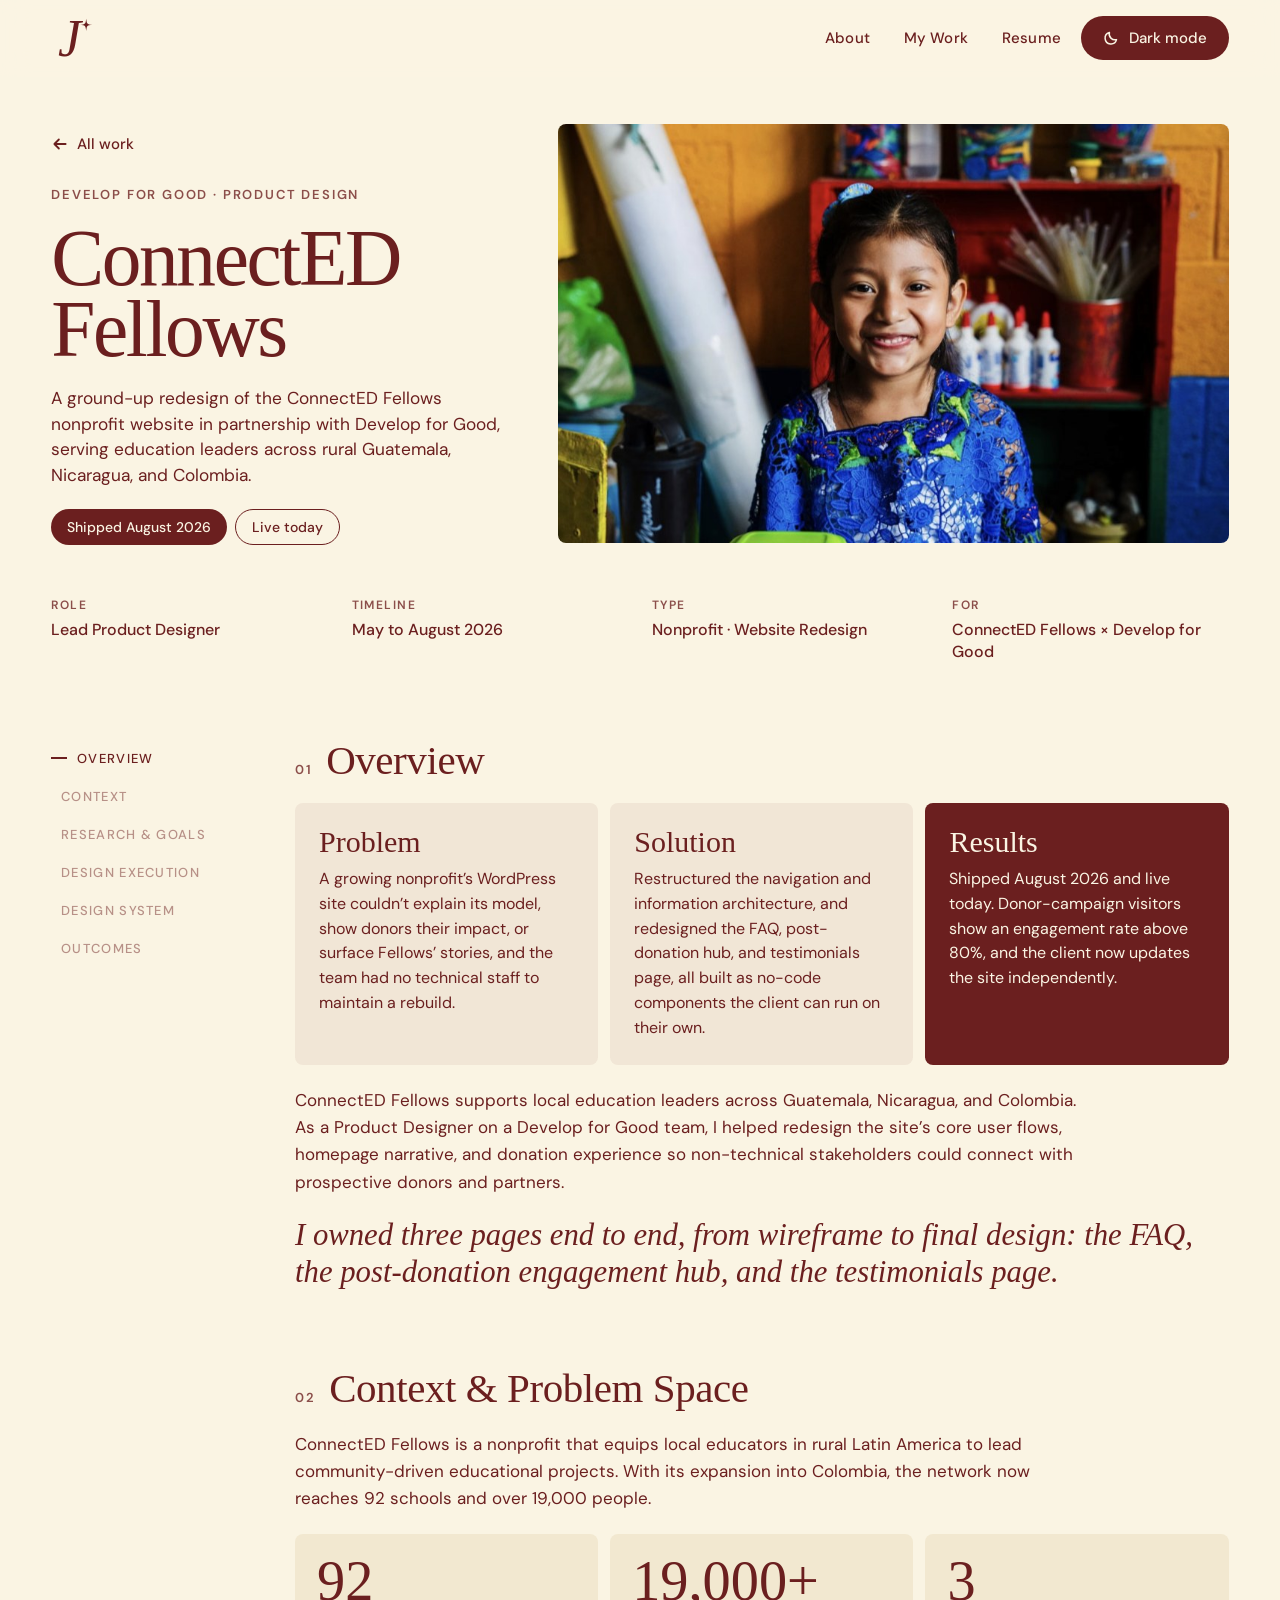
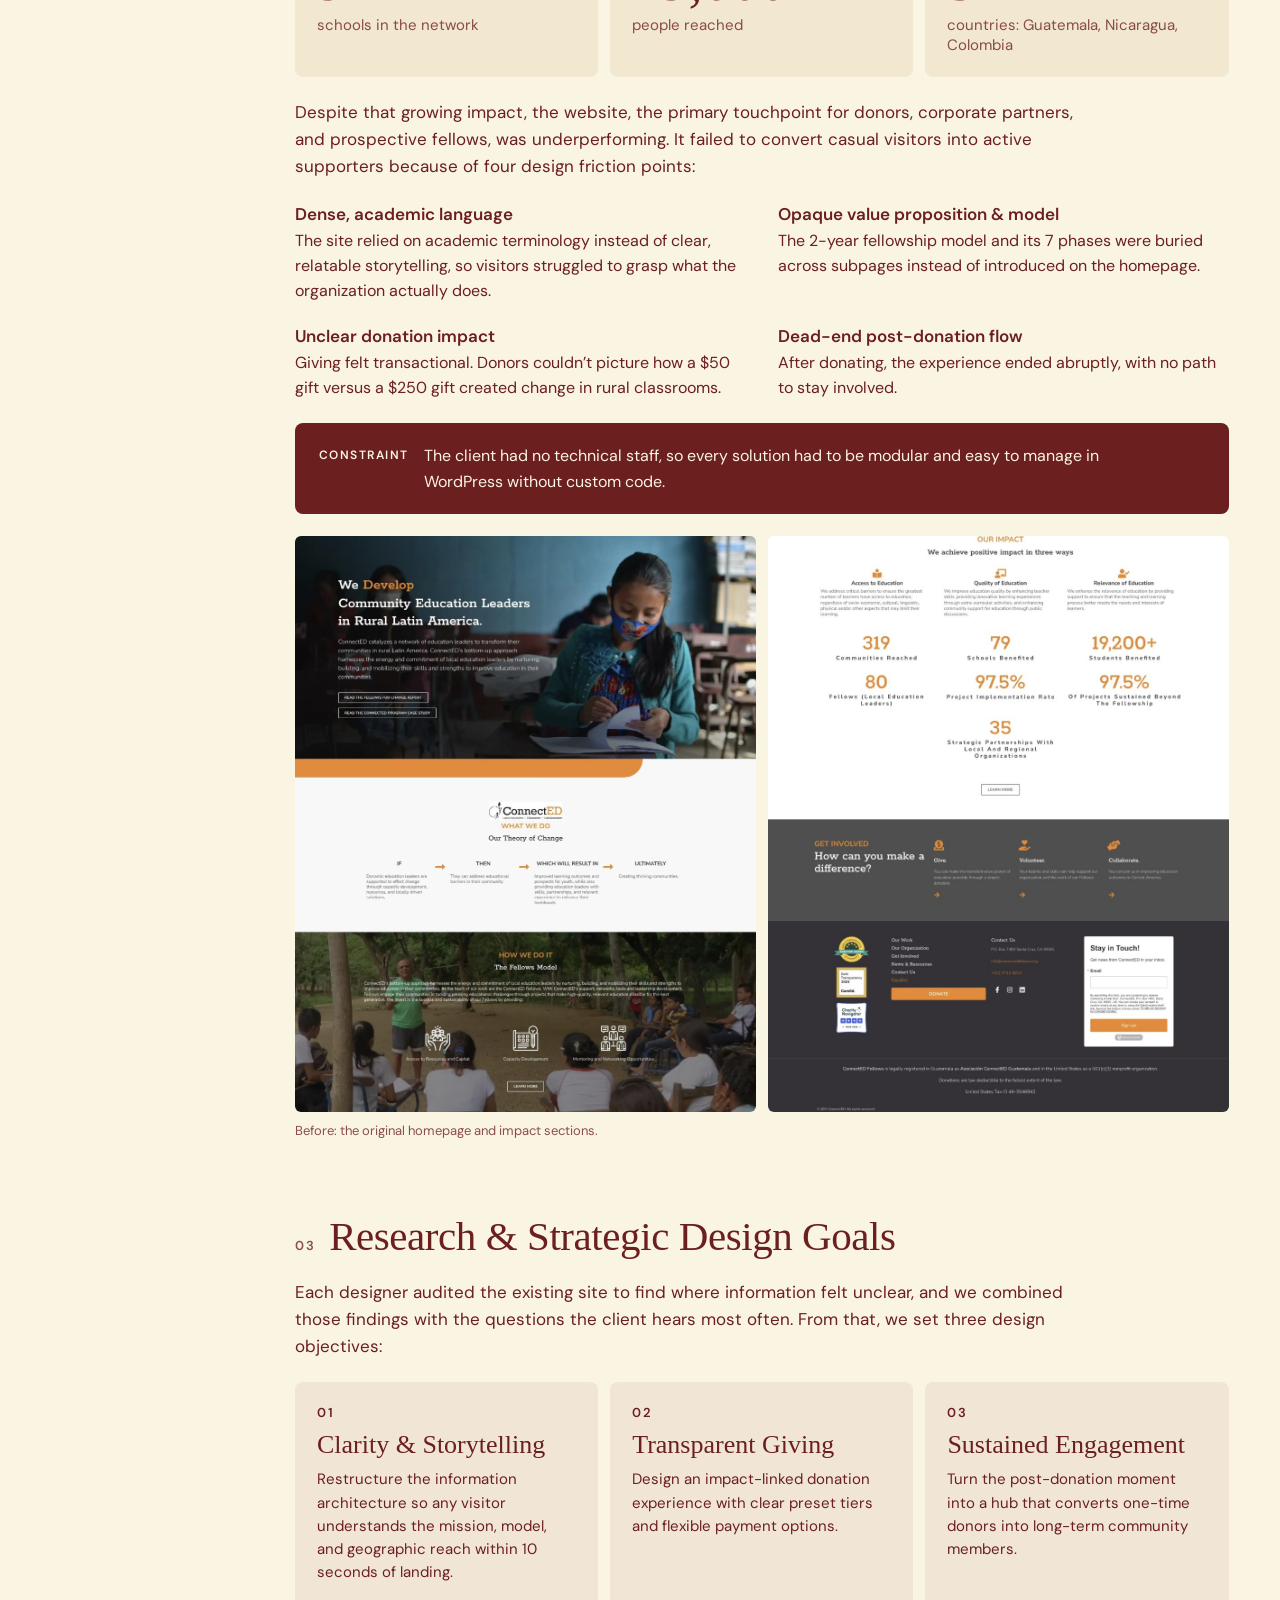
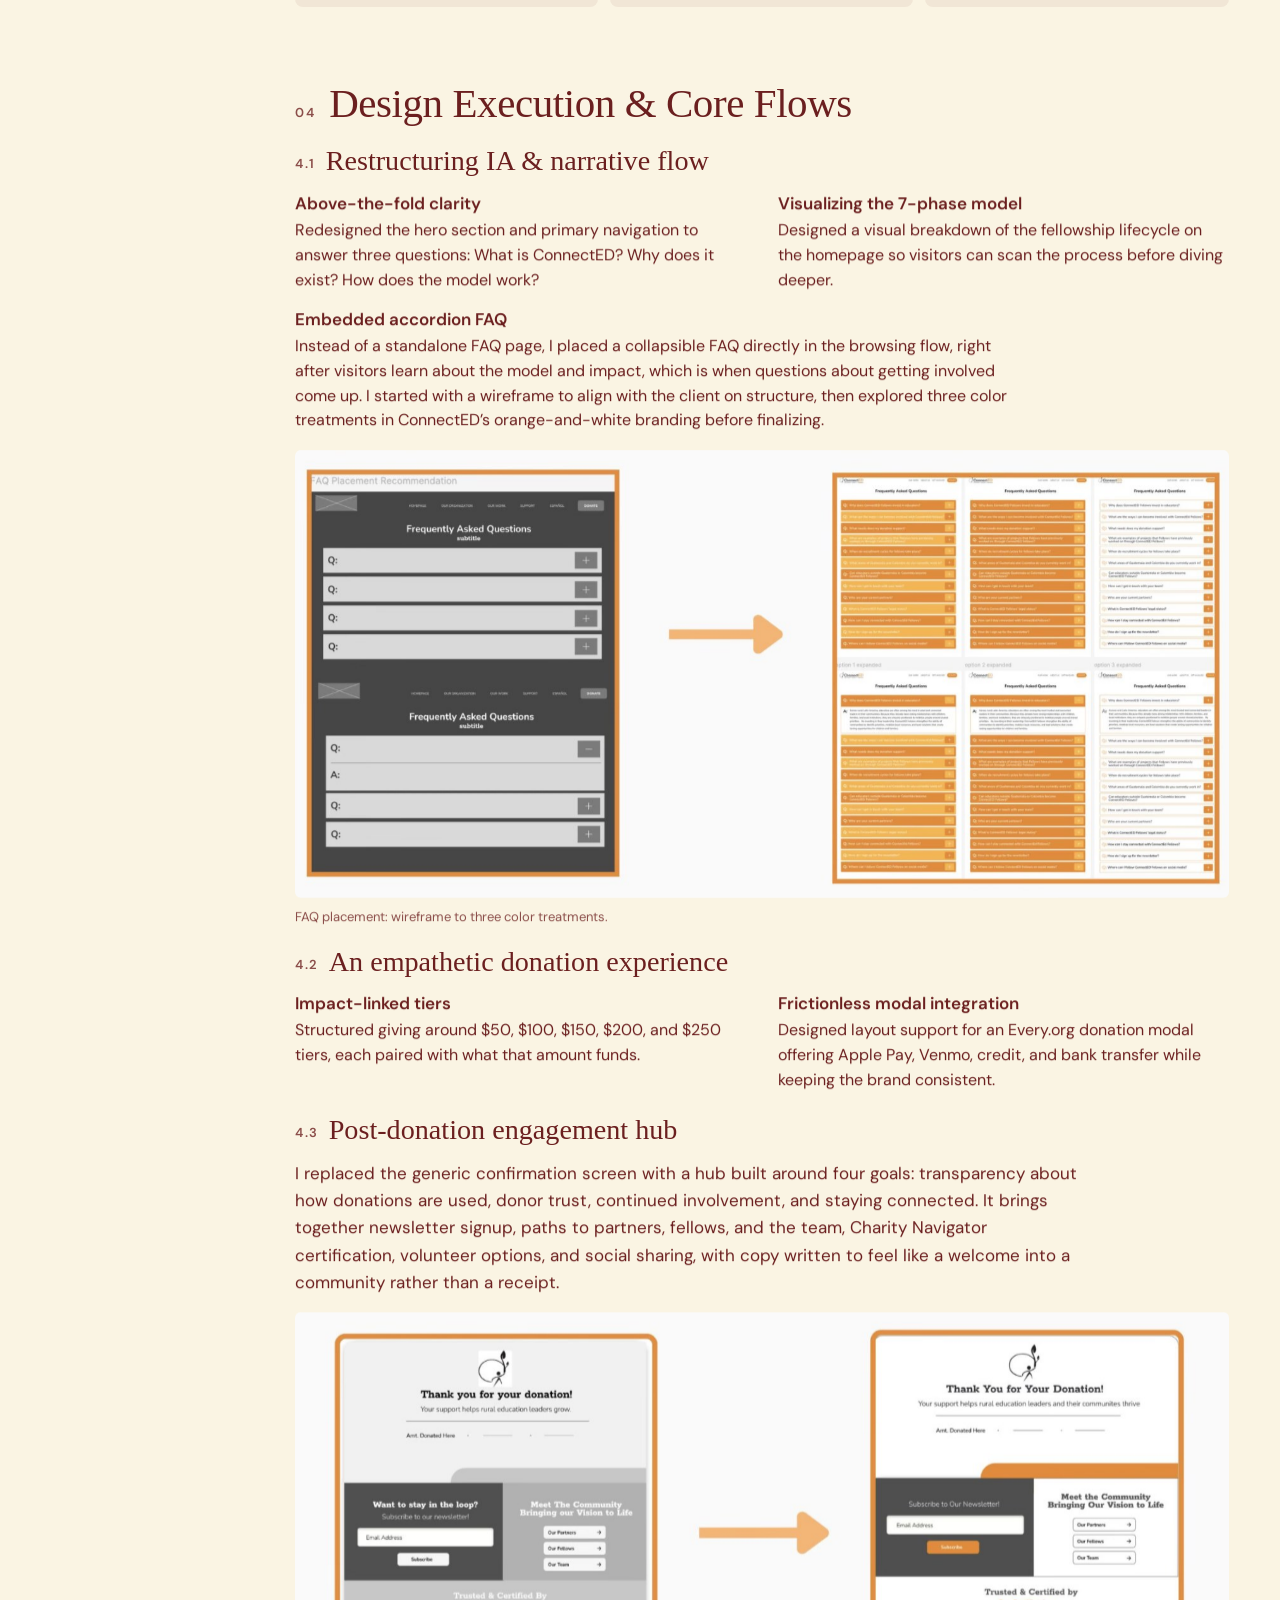
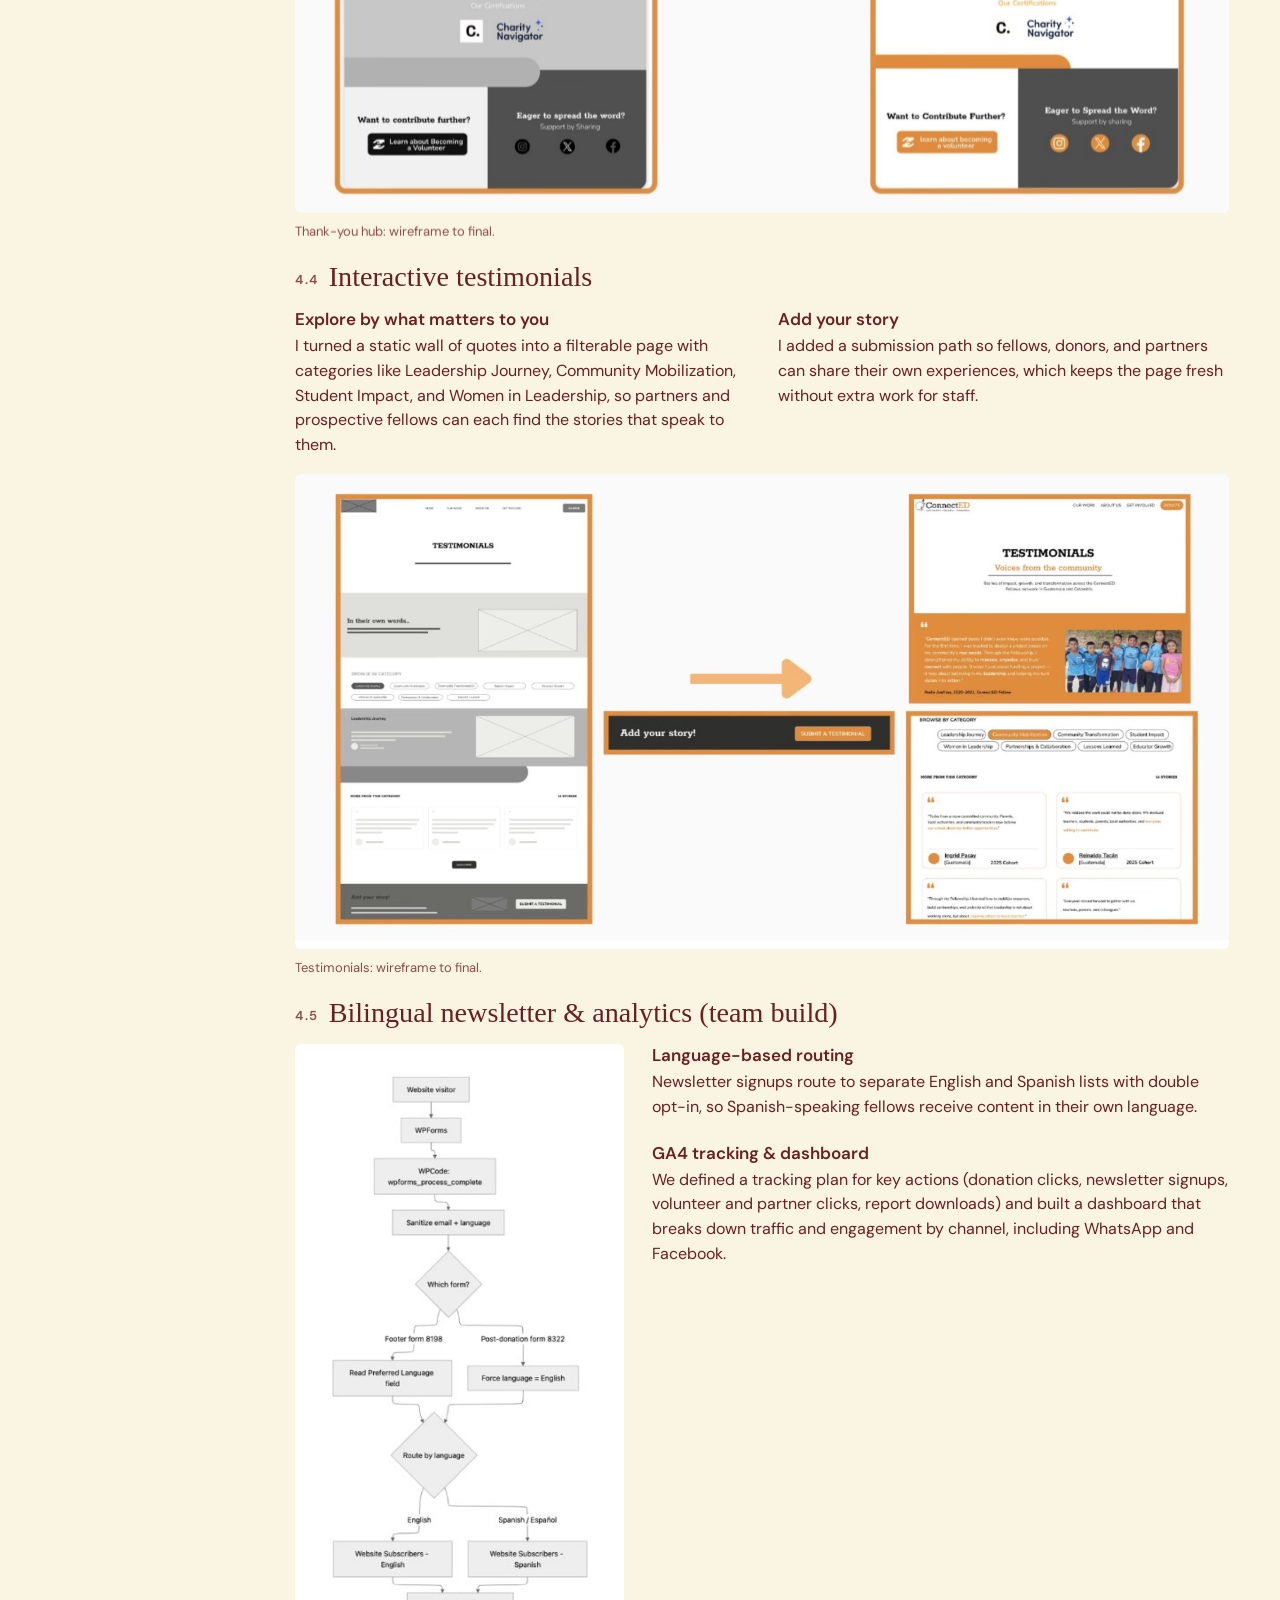
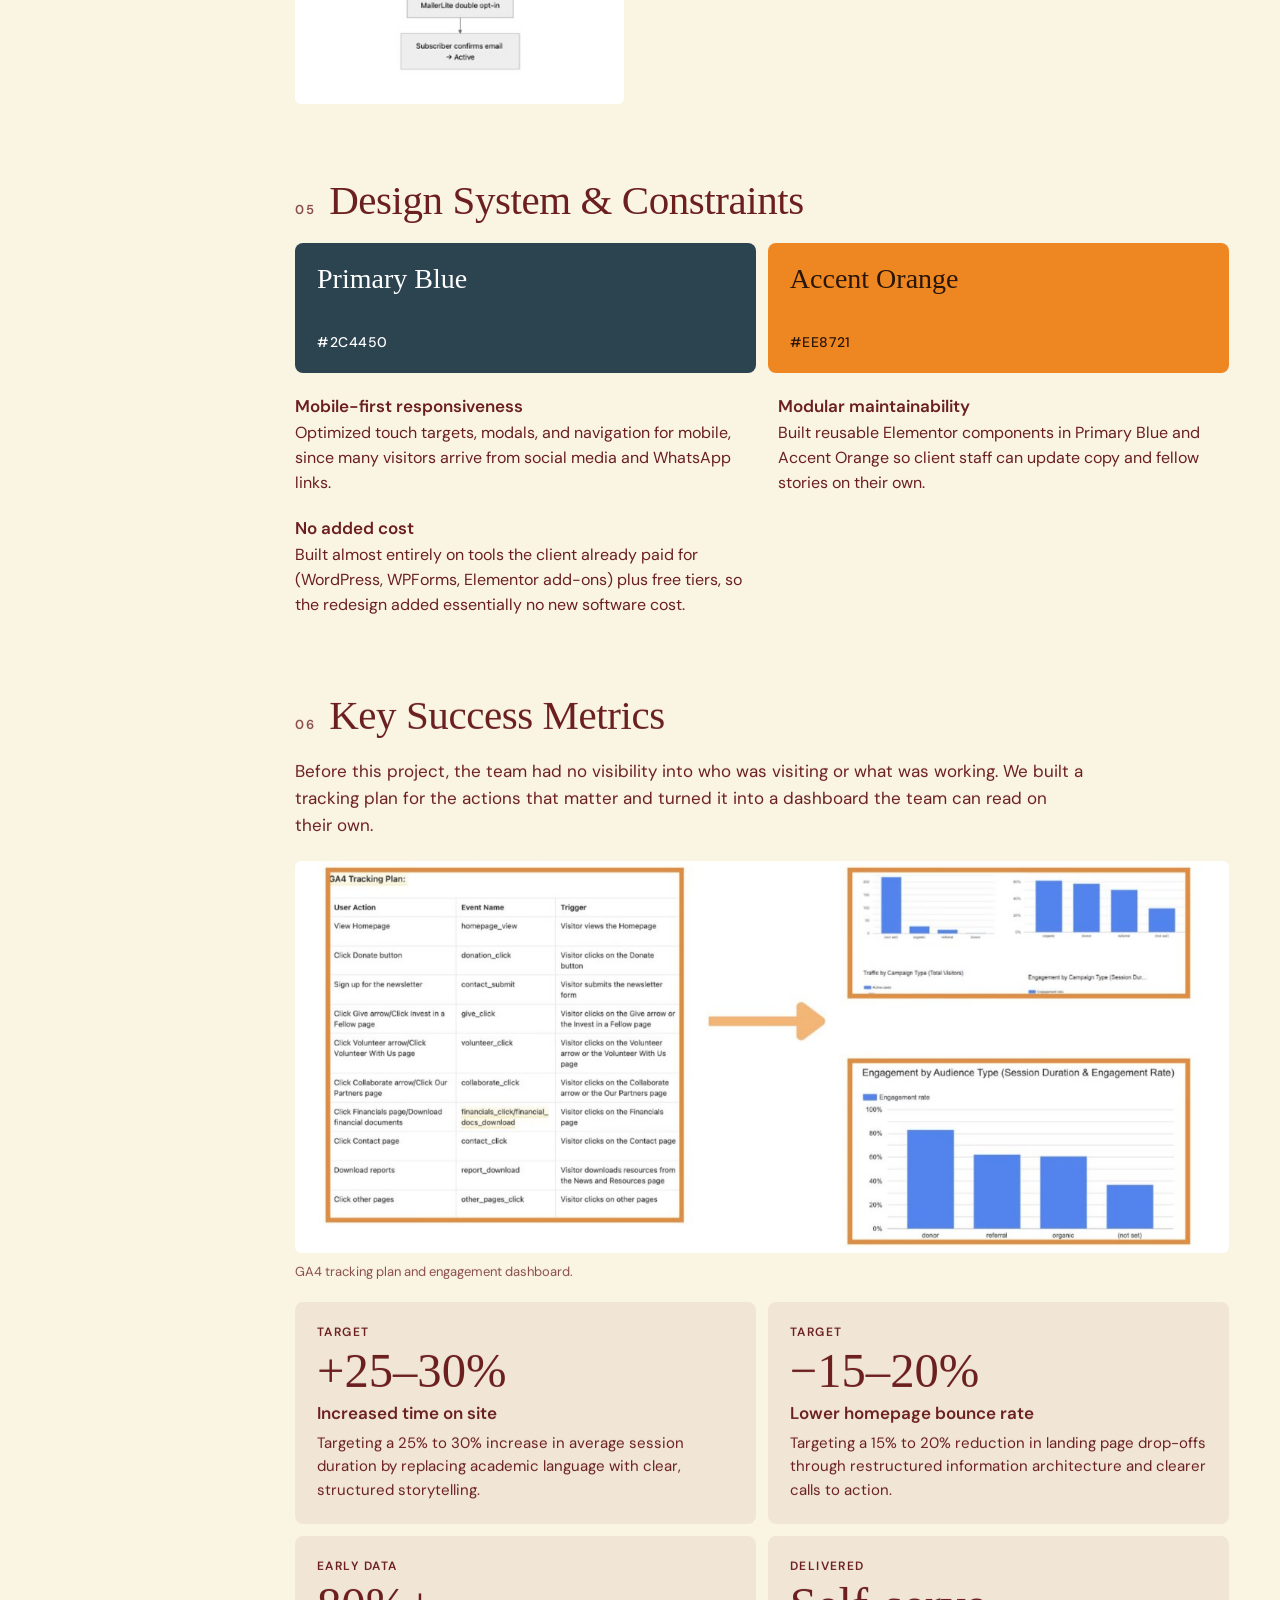
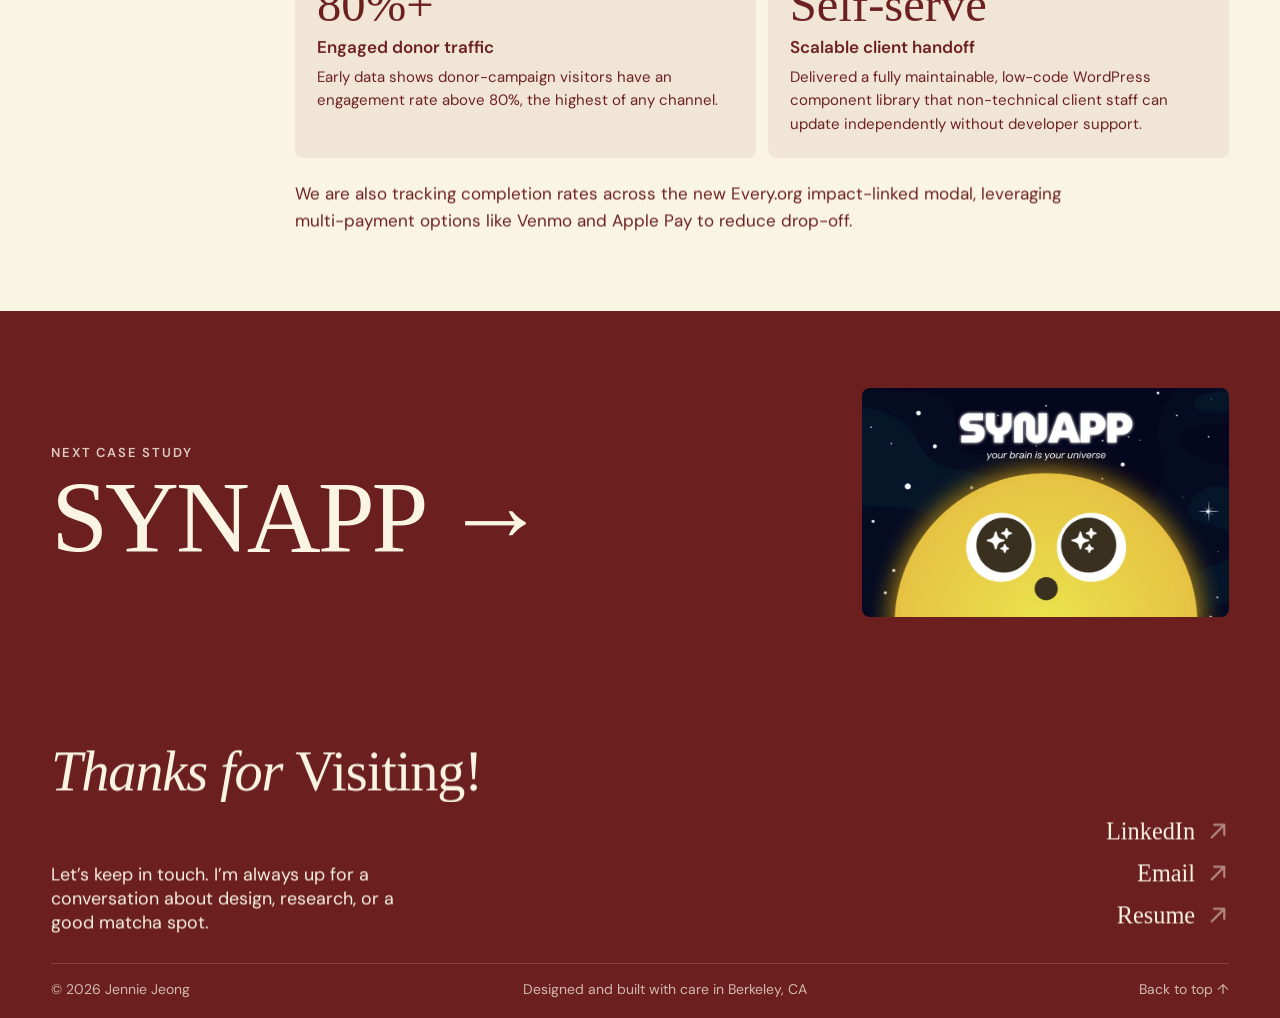
==== commit 055118da: "Add files via upload" ====
--- a/connected-fellows.html
+++ b/connected-fellows.html
@@ -18,7 +18,7 @@
 <body>
 <div class="site" id="top" style="--accent: #6B1F1F">
 <header class="nav">
-  <a class="brand" href="/">Jennie <i>Jeong</i><span class="dot" aria-hidden="true"></span></a>
+  <a class="brand" href="/" aria-label="Jennie Jeong, home"><span class="mark" aria-hidden="true"><svg class="m-girl" viewBox="0 0 278 310"><image href="/avatar-base.png" x="0" y="0" width="278" height="310"></image><ellipse cx="84" cy="177" rx="7" ry="8" fill="#000"></ellipse><ellipse cx="176" cy="180" rx="7" ry="8" fill="#000"></ellipse><path d="M106 212Q130 228 154 212" fill="none" stroke="#8D3B38" stroke-width="11" stroke-linecap="round"></path></svg><svg class="m-j" viewBox="0 0 100 100"><text x="42" y="92" text-anchor="middle" font-size="118" fill="currentColor" style="font-family: var(--italic, 'Instrument Serif'), serif; font-style: italic">J</text><path class="spk" fill="currentColor" d="M80 6 C81.68 18.32 81.68 18.32 94 20 C81.68 21.68 81.68 21.68 80 34 C78.32 21.68 78.32 21.68 66 20 C78.32 18.32 78.32 18.32 80 6Z"></path></svg></span></a>
   <nav aria-label="Primary">
     <ul class="links">
       <li><a class="ul" href="/#about">About</a></li>
@@ -210,6 +210,7 @@
 </main>
 
 <footer class="foot" id="contact" aria-labelledby="contact-title">
+  <div class="trail" aria-hidden="true"><img src="/life-01.webp" alt="" loading="lazy"><img src="/life-02.webp" alt="" loading="lazy"><img src="/life-03.webp" alt="" loading="lazy"><img src="/life-04.webp" alt="" loading="lazy"><img src="/life-05.webp" alt="" loading="lazy"><img src="/life-06.webp" alt="" loading="lazy"><img src="/life-07.webp" alt="" loading="lazy"><img src="/life-08.webp" alt="" loading="lazy"><img src="/life-09.webp" alt="" loading="lazy"><img src="/life-10.webp" alt="" loading="lazy"><img src="/life-11.webp" alt="" loading="lazy"><img src="/life-12.webp" alt="" loading="lazy"><img src="/life-13.webp" alt="" loading="lazy"><img src="/life-14.webp" alt="" loading="lazy"><img src="/life-15.webp" alt="" loading="lazy"><img src="/life-16.webp" alt="" loading="lazy"><img src="/life-17.webp" alt="" loading="lazy"><img src="/life-18.webp" alt="" loading="lazy"></div>
   <div class="wrap inner">
     <h2 id="contact-title" class="rv">Thanks for <span class="serif">Visiting!</span></h2>
     <div class="row">
--- a/site.css
+++ b/site.css
@@ -149,3 +149,22 @@
 
 /* static export */
 .mobile-menu[hidden]{display:none}
+
+/* footer photo trail */
+.foot .trail{position:absolute;inset:0;pointer-events:none;z-index:0;overflow:hidden}
+.foot .trail img{position:absolute;left:0;top:0;width:clamp(84px,7.5vw,118px);aspect-ratio:3/4;object-fit:cover;border-radius:10px;opacity:0;box-shadow:0 18px 40px -12px rgba(0,0,0,.5);will-change:transform,opacity}
+.foot .inner{position:relative;z-index:1}
+/* corners: tight at rest, rounder on hover */
+.frame,.wimg,.peek-in,.about .portrait,.about .portrait .ph,.cs-hero .cover,.psr article,.stat,.callout,.goal,.sw,.metric,.ph,.next .img{border-radius:8px;transition:border-radius .5s cubic-bezier(.2,.7,.2,1)}
+.peek-img,.pic img,.ph-img{border-radius:6px;transition:border-radius .5s cubic-bezier(.2,.7,.2,1)}
+.about .portrait>div{border-radius:inherit!important}
+.wcard:hover .wimg,.frame:hover,.about .portrait:hover,.about .portrait:hover .ph,.cs-hero .cover:hover,.psr article:hover,.stat:hover,.callout:hover,.goal:hover,.sw:hover,.metric:hover,.ph:hover,.next a:hover .img,.next .img:hover{border-radius:28px}
+.pic img:hover,.ph:hover .ph-img{border-radius:22px}
+
+/* nav logo: girl, J + sparkle on hover */
+.brand .mark{position:relative;display:inline-block;width:44px;height:48px;color:var(--accent,#6B1F1F)}
+.brand .mark svg{position:absolute;inset:0;width:100%;height:100%;overflow:visible;transition:opacity .3s ease,transform .45s cubic-bezier(.2,.8,.2,1)}
+.brand .m-girl{opacity:0;transform:scale(.7) rotate(10deg)}
+.brand:hover .m-j,.brand:focus-visible .m-j{opacity:0;transform:scale(.7) rotate(-10deg)}
+.brand:hover .m-girl,.brand:focus-visible .m-girl{opacity:1;transform:none}
+.cursor span{text-align:center;line-height:1.15}
--- a/case.css
+++ b/case.css
@@ -126,3 +126,9 @@
 .next .img img{width:100%;height:100%;object-fit:cover;transition:transform 1.2s var(--ease)}
 .next:hover .img img{transform:scale(1.05)}
 @media (max-width:900px){.next .t,.next .img{grid-column:1 / -1}}
+/* corners: tight at rest, rounder on hover */
+.frame,.wimg,.peek-in,.about .portrait,.about .portrait .ph,.cs-hero .cover,.psr article,.stat,.callout,.goal,.sw,.metric,.ph,.next .img{border-radius:8px;transition:border-radius .5s cubic-bezier(.2,.7,.2,1)}
+.peek-img,.pic img,.ph-img{border-radius:6px;transition:border-radius .5s cubic-bezier(.2,.7,.2,1)}
+.about .portrait>div{border-radius:inherit!important}
+.wcard:hover .wimg,.frame:hover,.about .portrait:hover,.about .portrait:hover .ph,.cs-hero .cover:hover,.psr article:hover,.stat:hover,.callout:hover,.goal:hover,.sw:hover,.metric:hover,.ph:hover,.next a:hover .img,.next .img:hover{border-radius:28px}
+.pic img:hover,.ph:hover .ph-img{border-radius:22px}
